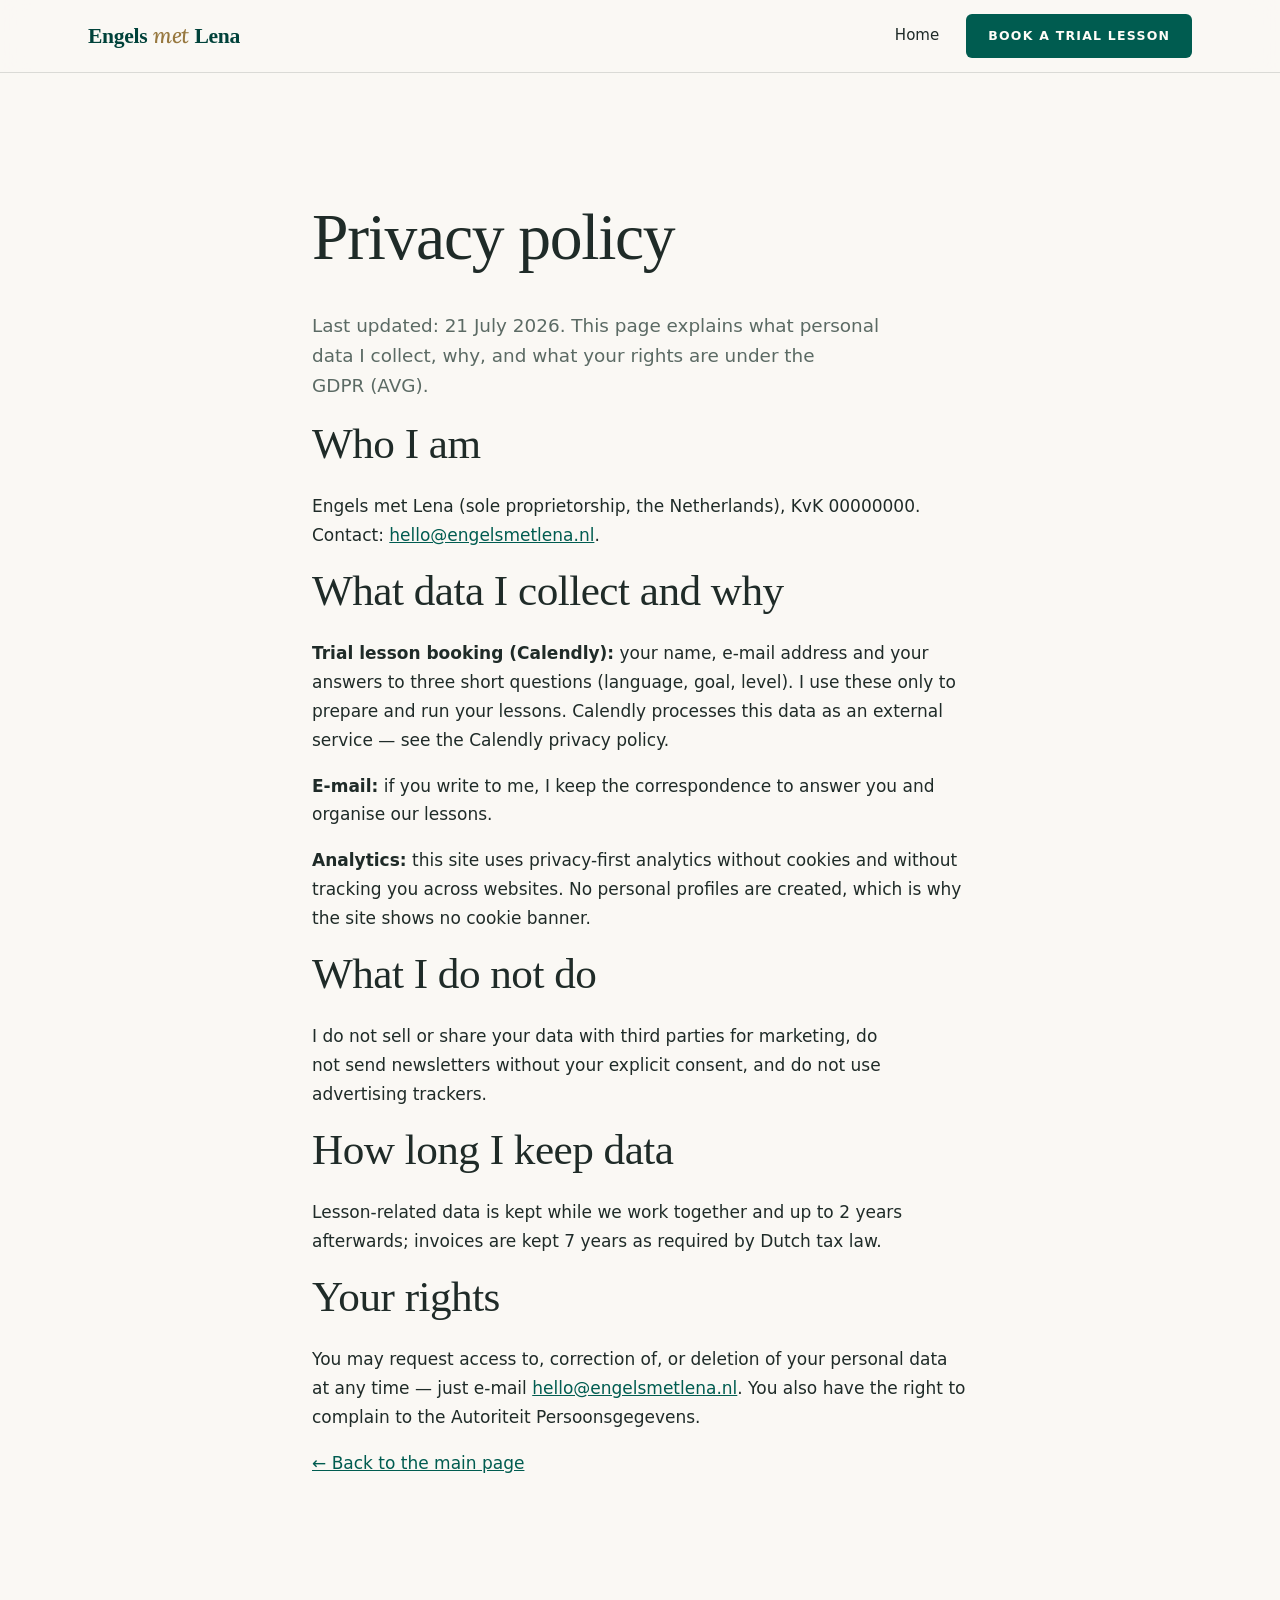
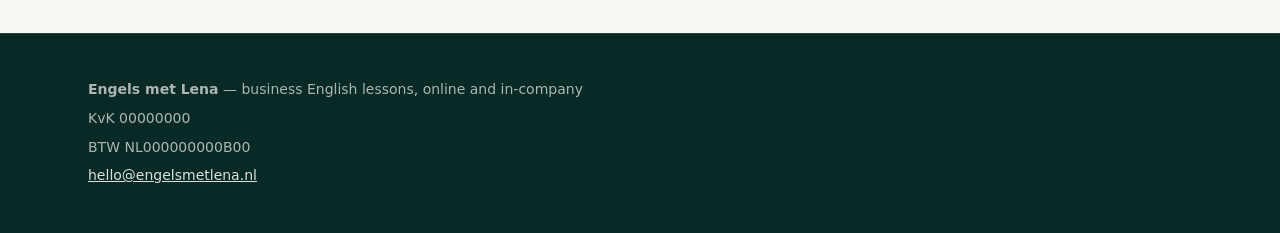
==== privacy.html @ e13f2d49 "D - Babel style prototype (synthetic data, noindex)" ====
<!DOCTYPE html>
<html lang="en">
<head>
  <meta charset="utf-8">
  <meta name="viewport" content="width=device-width, initial-scale=1">
  <meta name="robots" content="noindex, nofollow">
  <title>Privacy Policy | Engels met Lena</title>
  <meta name="description" content="Privacy policy of Engels met Lena — what personal data is collected, why, and your rights under the GDPR (AVG).">
  <meta name="robots" content="noindex, follow">
  <link rel="icon" href="assets/img/favicon.svg" type="image/svg+xml">
  <link rel="preload" href="assets/fonts/lora-latin.woff2" as="font" type="font/woff2" crossorigin>
  <link rel="stylesheet" href="assets/css/main.css">
</head>
<body>
  <header class="site-header">
    <div class="container site-header__inner">
      <a class="logo" href="./">Engels <em>met</em> Lena</a>
      <nav class="site-nav" aria-label="Main">
        <a href="./">Home</a>
        <a class="btn btn--primary" href="https://calendly.com/lena-placeholder/trial" data-synthetic="calendly">Book a trial lesson</a>
      </nav>
    </div>
  </header>

  <main class="section">
    <div class="container" style="max-width: 46rem;">
      <h1>Privacy policy</h1>
      <p class="section-lead">Last updated: <span data-synthetic="privacy-date">21 July 2026</span>. This page explains what personal data I collect, why, and what your rights are under the GDPR (AVG).</p>

      <h2>Who I am</h2>
      <p><span data-synthetic="legal-name">Engels met Lena (sole proprietorship, the Netherlands)</span>, <span data-synthetic="kvk">KvK 00000000</span>. Contact: <a href="mailto:hello@engelsmetlena.nl" data-synthetic="email">hello@engelsmetlena.nl</a>.</p>

      <h2>What data I collect and why</h2>
      <p><strong>Trial lesson booking (Calendly):</strong> your name, e-mail address and your answers to three short questions (language, goal, level). I use these only to prepare and run your lessons. Calendly processes this data as an external service — see the Calendly privacy policy.</p>
      <p><strong>E-mail:</strong> if you write to me, I keep the correspondence to answer you and organise our lessons.</p>
      <p><strong>Analytics:</strong> this site uses privacy-first analytics without cookies and without tracking you across websites. No personal profiles are created, which is why the site shows no cookie banner.</p>

      <h2>What I do not do</h2>
      <p>I do not sell or share your data with third parties for marketing, do not send newsletters without your explicit consent, and do not use advertising trackers.</p>

      <h2>How long I keep data</h2>
      <p>Lesson-related data is kept while we work together and up to <span data-synthetic="retention">2 years</span> afterwards; invoices are kept 7 years as required by Dutch tax law.</p>

      <h2>Your rights</h2>
      <p>You may request access to, correction of, or deletion of your personal data at any time — just e-mail <a href="mailto:hello@engelsmetlena.nl" data-synthetic="email">hello@engelsmetlena.nl</a>. You also have the right to complain to the Autoriteit Persoonsgegevens.</p>

      <p><a href="./">&larr; Back to the main page</a></p>
    </div>
  </main>

  <footer class="site-footer">
    <div class="container site-footer__grid">
      <div class="site-footer__legal">
        <span><strong>Engels met Lena</strong> — business English lessons, online and in-company</span>
        <span data-synthetic="kvk">KvK 00000000</span>
        <span data-synthetic="btw">BTW NL000000000B00</span>
        <span><a href="mailto:hello@engelsmetlena.nl" data-synthetic="email">hello@engelsmetlena.nl</a></span>
      </div>
    </div>
  </footer>
</body>
</html>
---- assets/css/main.css ----
/* ============================================================
   «… met Lena» — design system v3 (variant B: quiet luxury)
   Porcelain + deep green + brass; hairlines over shadows;
   gallery-minimal, mobile-first
   ============================================================ */

/* ---- Fonts (self-hosted, variable Lora 400–700) ---- */
@font-face {
  font-family: "Lora";
  font-style: normal;
  font-weight: 400 700;
  font-display: swap;
  src: url("../fonts/lora-latin.woff2") format("woff2");
  unicode-range: U+0000-00FF, U+0131, U+0152-0153, U+02BB-02BC, U+02C6, U+02DA,
    U+02DC, U+2000-206F, U+20AC, U+2122, U+2212, U+FEFF, U+FFFD;
}
@font-face {
  font-family: "Lora";
  font-style: normal;
  font-weight: 400 700;
  font-display: swap;
  src: url("../fonts/lora-cyrillic.woff2") format("woff2");
  unicode-range: U+0301, U+0400-045F, U+0490-0491, U+04B0-04B1, U+2116;
}
@font-face {
  font-family: "Lora";
  font-style: italic;
  font-weight: 400 700;
  font-display: swap;
  src: url("../fonts/lora-italic-latin.woff2") format("woff2");
  unicode-range: U+0000-00FF, U+0131, U+0152-0153, U+02BB-02BC, U+02C6, U+02DA,
    U+02DC, U+2000-206F, U+20AC, U+2122, U+2212, U+FEFF, U+FFFD;
}
@font-face {
  font-family: "Lora";
  font-style: italic;
  font-weight: 400 700;
  font-display: swap;
  src: url("../fonts/lora-italic-cyrillic.woff2") format("woff2");
  unicode-range: U+0301, U+0400-045F, U+0490-0491, U+04B0-04B1, U+2116;
}

/* ---- Tokens ---- */
:root {
  --green: #005c50;
  --green-dark: #00423a;
  --green-deep: #072a26;
  --green-tint: #ebefe9;
  --green-mist: #8fbfae;
  --cream: #faf8f4;
  --cream-soft: #ffffff;
  --beige: #f2eee5;
  --sand: #e4ddcc;
  --brass: #97783f;
  --ink: #1f2b28;
  --muted: #5b6a64;
  --hairline: rgba(31, 43, 40, 0.14);
  --white: #fffdf8;

  --font-display: "Lora", Georgia, "Times New Roman", serif;
  --font-body: system-ui, -apple-system, "Segoe UI", Roboto, "Helvetica Neue",
    Arial, sans-serif;

  --radius-s: 6px;
  --radius-m: 10px;
  --radius-l: 14px;
  --shadow-soft: 0 1px 2px rgba(31, 43, 40, 0.04), 0 10px 30px -14px rgba(31, 43, 40, 0.1);
  --shadow-deep: 0 2px 8px rgba(31, 43, 40, 0.08), 0 24px 60px -24px rgba(31, 43, 40, 0.22);

  --container: 74rem;
  --space-section: clamp(4.5rem, 10vw, 8.5rem);

  --z-header: 40;
}

/* ---- Reset & base ---- */
*,
*::before,
*::after {
  box-sizing: border-box;
}
html {
  scroll-behavior: smooth;
  scroll-padding-top: 5.5rem;
}
@media (prefers-reduced-motion: reduce) {
  html {
    scroll-behavior: auto;
  }
  *,
  *::before,
  *::after {
    animation: none !important;
    transition: none !important;
  }
}
body {
  margin: 0;
  font-family: var(--font-body);
  font-size: 1.0625rem;
  line-height: 1.7;
  color: var(--ink);
  background: var(--cream);
  -webkit-font-smoothing: antialiased;
  text-rendering: optimizeLegibility;
}
img,
svg {
  max-width: 100%;
  height: auto;
  display: block;
}
h1,
h2,
h3 {
  font-family: var(--font-display);
  font-weight: 500;
  line-height: 1.12;
  margin: 0 0 0.55em;
  text-wrap: balance;
}
h1 {
  font-size: clamp(2.5rem, 6.2vw, 4.1rem);
  letter-spacing: -0.02em;
}
h2 {
  font-size: clamp(1.8rem, 4vw, 2.7rem);
  letter-spacing: -0.012em;
}
h3 {
  font-size: 1.3rem;
  letter-spacing: -0.005em;
}
h1 em,
h2 em {
  font-style: italic;
  font-weight: 440;
  color: inherit;
}
p {
  margin: 0 0 1em;
  text-wrap: pretty;
}
a {
  color: var(--green);
}
a:focus-visible,
button:focus-visible,
summary:focus-visible {
  outline: 2px solid var(--green);
  outline-offset: 3px;
  border-radius: 4px;
}
::selection {
  background: var(--green-tint);
}

.container {
  max-width: var(--container);
  margin-inline: auto;
  padding-inline: clamp(1.25rem, 4vw, 2.5rem);
}
.section {
  padding-block: var(--space-section) calc(var(--space-section) * 1.08);
}
.section--beige {
  background: var(--beige);
}
.section--green {
  background: var(--green-deep);
  color: var(--cream);
}

/* kicker — small caps, tracked out, brass */
.section-kicker {
  display: inline-block;
  font-size: 0.78rem;
  font-weight: 600;
  letter-spacing: 0.2em;
  text-transform: uppercase;
  color: var(--brass);
  margin-bottom: 1.1rem;
}
.section-lead {
  font-size: 1.15rem;
  line-height: 1.65;
  color: var(--muted);
  max-width: 36rem;
}
.section--green .section-lead {
  color: rgba(250, 248, 244, 0.75);
}

/* ---- Buttons — rectangular, tracked, restrained ---- */
.btn {
  display: inline-flex;
  align-items: center;
  justify-content: center;
  gap: 0.55rem;
  min-height: 3.4rem;
  padding: 0.95rem 1.9rem;
  border-radius: var(--radius-s);
  border: 1px solid transparent;
  font: 600 0.86rem/1.2 var(--font-body);
  letter-spacing: 0.1em;
  text-transform: uppercase;
  text-decoration: none;
  cursor: pointer;
  transition: background-color 0.25s ease, color 0.25s ease,
    border-color 0.25s ease, box-shadow 0.25s ease;
}
.btn svg {
  width: 1.2em;
  height: 1.2em;
  flex: none;
}
.btn--primary {
  background: var(--green);
  color: var(--white);
}
.btn--primary:hover {
  background: var(--green-dark);
}
.btn--ghost {
  background: transparent;
  color: var(--green-dark);
  border-color: rgba(31, 43, 40, 0.25);
}
.btn--ghost:hover {
  border-color: var(--green);
  color: var(--green);
  background: rgba(0, 92, 80, 0.05);
}
.btn--light {
  background: var(--cream);
  color: var(--green-deep);
}
.btn--light:hover {
  background: var(--white);
}

/* ---- Header ---- */
.site-header {
  position: sticky;
  top: 0;
  z-index: var(--z-header);
  background: color-mix(in srgb, var(--cream) 88%, transparent);
  backdrop-filter: blur(14px);
  border-bottom: 1px solid var(--hairline);
}
.site-header__inner {
  display: flex;
  align-items: center;
  gap: 1.1rem;
  min-height: 4.5rem;
}
.logo {
  display: inline-flex;
  align-items: baseline;
  gap: 0.35rem;
  font-family: var(--font-display);
  font-size: 1.35rem;
  font-weight: 600;
  color: var(--green-dark);
  text-decoration: none;
  letter-spacing: -0.015em;
}
.logo em {
  font-style: italic;
  font-weight: 480;
  color: var(--brass);
}
.site-nav {
  display: none;
  margin-left: auto;
  align-items: center;
  gap: 1.7rem;
}
.site-nav a:not(.btn) {
  position: relative;
  font-size: 0.94rem;
  font-weight: 500;
  color: var(--ink);
  text-decoration: none;
  padding-block: 0.3rem;
}
.site-nav a:not(.btn)::after {
  content: "";
  position: absolute;
  left: 0;
  bottom: 0;
  width: 100%;
  height: 1px;
  background: var(--green);
  transform: scaleX(0);
  transform-origin: right;
  transition: transform 0.3s ease;
}
.site-nav a:not(.btn):hover::after {
  transform: scaleX(1);
  transform-origin: left;
}
.site-nav .btn {
  min-height: 2.8rem;
  padding: 0.6rem 1.3rem;
  font-size: 0.78rem;
}
.lang-switch {
  display: flex;
  gap: 0.1rem;
  margin-left: auto;
  padding: 0.18rem;
  border: 1px solid var(--hairline);
  border-radius: var(--radius-s);
  font-size: 0.78rem;
  font-weight: 600;
  letter-spacing: 0.04em;
}
.lang-switch a,
.lang-switch span {
  padding: 0.28rem 0.62rem;
  border-radius: 4px;
  text-decoration: none;
  color: var(--muted);
}
.lang-switch [aria-current="page"] {
  background: var(--green);
  color: var(--white);
}
.nav-toggle {
  display: inline-flex;
  align-items: center;
  justify-content: center;
  width: 2.75rem;
  height: 2.75rem;
  border: 0;
  border-radius: var(--radius-s);
  background: transparent;
  color: var(--ink);
  cursor: pointer;
}
.nav-toggle svg {
  width: 1.5rem;
  height: 1.5rem;
}
.mobile-menu {
  display: none;
  border-top: 1px solid var(--hairline);
  padding: 1rem 0 1.5rem;
}
.mobile-menu.is-open {
  display: block;
}
.mobile-menu a {
  display: block;
  padding: 0.7rem 0;
  font-size: 1.08rem;
  font-weight: 500;
  color: var(--ink);
  text-decoration: none;
}
.mobile-menu .btn {
  display: inline-flex;
  margin-top: 0.6rem;
  color: var(--white);
}
@media (min-width: 56rem) {
  .site-nav {
    display: flex;
  }
  .lang-switch {
    margin-left: 0;
  }
  .nav-toggle {
    display: none;
  }
}

/* ---- Hero — framed rectangular portrait, nothing tilted ---- */
.hero {
  position: relative;
  padding-block: clamp(3.5rem, 8vw, 7rem) clamp(4rem, 9vw, 7.5rem);
  overflow: clip;
}
.hero__grid {
  position: relative;
  display: grid;
  gap: 3rem;
  align-items: center;
}
.hero__eyebrow {
  display: inline-flex;
  align-items: center;
  gap: 0.55rem;
  font-size: 0.75rem;
  font-weight: 500;
  letter-spacing: 0.06em;
  text-transform: uppercase;
  color: var(--muted);
  background: transparent;
  border: 1px solid var(--hairline);
  border-radius: var(--radius-s);
  padding: 0.42rem 1.05rem;
  margin-bottom: 1.6rem;
}
.hero__eyebrow svg {
  width: 1.1em;
  height: 1.1em;
}
.hero p.hero__sub {
  font-size: clamp(1.12rem, 2.2vw, 1.28rem);
  line-height: 1.65;
  color: var(--muted);
  max-width: 33rem;
  margin-block: 0 2.2rem;
}
.hero__cta {
  display: flex;
  flex-wrap: wrap;
  gap: 0.9rem;
  align-items: center;
}
.hero__note {
  font-size: 0.9rem;
  color: var(--muted);
  margin-top: 1.1rem;
}
.hero__media {
  position: relative;
  max-width: 26rem;
  justify-self: center;
  width: 100%;
  padding: 0.9rem;
  border: 1px solid var(--hairline);
  border-radius: var(--radius-l);
  background: var(--cream-soft);
}
.hero__photo {
  border-radius: var(--radius-m);
  border: 1px solid var(--hairline);
  width: 100%;
  aspect-ratio: 4 / 5;
  object-fit: cover;
  background: var(--sand);
}
.hero__badge {
  position: absolute;
  left: 1.5rem;
  bottom: 2rem;
  display: flex;
  align-items: center;
  gap: 0.6rem;
  background: var(--white);
  border: 1px solid var(--hairline);
  border-radius: var(--radius-s);
  box-shadow: var(--shadow-soft);
  padding: 0.75rem 1.1rem;
  font-size: 0.875rem;
  font-weight: 600;
}
.hero__badge svg {
  width: 1.35rem;
  height: 1.35rem;
  color: var(--green);
  flex: none;
}
@media (min-width: 56rem) {
  .hero__grid {
    grid-template-columns: 1.12fr 0.88fr;
    gap: 4.5rem;
  }
  .hero__media {
    justify-self: end;
  }
}

/* ---- Facts strip — quiet hairline band ---- */
.facts {
  border-block: 1px solid var(--hairline);
  background: transparent;
  padding-block: 1.5rem;
}
.facts__list {
  list-style: none;
  margin: 0;
  padding: 0;
  display: grid;
  grid-template-columns: repeat(2, 1fr);
  gap: 1.1rem 2rem;
}
.facts__list li {
  display: flex;
  align-items: center;
  gap: 0.7rem;
  font-size: 0.82rem;
  font-weight: 600;
  letter-spacing: 0.07em;
  text-transform: uppercase;
  color: var(--muted);
}
.facts__list svg {
  width: 1.2rem;
  height: 1.2rem;
  color: var(--green);
  flex: none;
}
@media (min-width: 56rem) {
  .facts__list {
    grid-template-columns: repeat(4, auto);
    justify-content: space-between;
  }
}

/* ---- About ---- */
.about__grid {
  display: grid;
  gap: 3rem;
  align-items: center;
}
.about__photo {
  border-radius: var(--radius-m);
  border: 1px solid var(--hairline);
  width: 100%;
  aspect-ratio: 1;
  object-fit: cover;
  background: var(--sand);
}
.about__stats {
  display: flex;
  flex-wrap: wrap;
  gap: 2.2rem;
  margin-top: 2.2rem;
  padding-top: 1.6rem;
  border-top: 1px solid var(--hairline);
}
.stat strong {
  display: block;
  font-family: var(--font-display);
  font-size: 2rem;
  font-weight: 500;
  letter-spacing: -0.02em;
  color: var(--green);
  font-variant-numeric: tabular-nums;
}
.stat span {
  font-size: 0.85rem;
  color: var(--muted);
}
@media (min-width: 56rem) {
  .about__grid {
    grid-template-columns: 0.78fr 1.22fr;
    gap: 5rem;
  }
}

/* ---- Segments — bento grid, equal white voice ---- */
.cards {
  display: grid;
  gap: 1.25rem;
  margin-top: 3rem;
}
.card {
  background: var(--cream-soft);
  border: 1px solid var(--hairline);
  border-radius: var(--radius-m);
  padding: 2rem 1.9rem;
  display: flex;
  flex-direction: column;
  gap: 0.4rem;
  transition: box-shadow 0.3s ease;
}
.card:hover {
  box-shadow: var(--shadow-soft);
}
.card--feature h3 {
  font-size: 1.3rem;
}
.card__icon {
  width: 2.9rem;
  height: 2.9rem;
  border-radius: var(--radius-s);
  display: grid;
  place-items: center;
  background: var(--green-tint);
  color: var(--green);
  margin-bottom: 1rem;
}
.card__icon svg {
  width: 1.45rem;
  height: 1.45rem;
}
.card p {
  color: var(--muted);
  font-size: 0.975rem;
  margin: 0;
}
@media (min-width: 56rem) {
  .cards {
    grid-template-columns: 1.15fr 1fr;
    grid-template-rows: repeat(2, minmax(0, 1fr));
  }
  .card--feature {
    grid-row: span 2;
  }
}

/* ---- Method / steps — quiet numerals over hairlines ---- */
.steps {
  counter-reset: step;
  display: grid;
  gap: 2.5rem;
  margin-top: 3rem;
}
.step {
  position: relative;
  padding-top: 1.4rem;
  border-top: 1px solid var(--hairline);
}
.step::before {
  counter-increment: step;
  content: "0" counter(step);
  display: block;
  font-size: 0.8rem;
  font-weight: 600;
  letter-spacing: 0.18em;
  color: var(--muted);
  margin-bottom: 0.9rem;
  font-variant-numeric: tabular-nums;
}
.step h3 {
  margin-bottom: 0.45em;
}
.step p {
  color: var(--muted);
  font-size: 0.975rem;
  margin: 0;
}
.method-note {
  display: flex;
  gap: 0.85rem;
  align-items: flex-start;
  background: var(--green-tint);
  border-radius: var(--radius-m);
  padding: 1.3rem 1.5rem;
  margin-top: 2.8rem;
  font-size: 0.965rem;
  max-width: 46rem;
}
.method-note svg {
  width: 1.35rem;
  height: 1.35rem;
  color: var(--green);
  flex: none;
  margin-top: 0.18rem;
}
@media (min-width: 56rem) {
  .steps {
    grid-template-columns: repeat(3, 1fr);
    gap: 2.5rem;
  }
}

/* ---- Pricing — popular is outlined, not filled ---- */
.pricing {
  display: grid;
  gap: 1.25rem;
  margin-top: 3rem;
}
.price-card {
  position: relative;
  background: var(--cream-soft);
  border: 1px solid var(--hairline);
  border-radius: var(--radius-m);
  padding: 2.1rem 1.9rem;
  display: flex;
  flex-direction: column;
  transition: box-shadow 0.3s ease;
}
.price-card:hover {
  box-shadow: var(--shadow-soft);
}
.price-card--popular {
  border: 2px solid var(--green);
  box-shadow: var(--shadow-deep);
}
.price-card__flag {
  position: absolute;
  top: -0.85rem;
  left: 1.9rem;
  background: var(--green);
  color: var(--white);
  font-size: 0.72rem;
  font-weight: 700;
  letter-spacing: 0.1em;
  text-transform: uppercase;
  padding: 0.32rem 0.85rem;
  border-radius: 3px;
  white-space: nowrap;
}
.price-card h3 {
  font-size: 1.12rem;
  margin-bottom: 1.1rem;
}
.price-card__amount {
  font-family: var(--font-display);
  font-size: 2.9rem;
  font-weight: 500;
  letter-spacing: -0.02em;
  line-height: 1;
  color: var(--green-dark);
  font-variant-numeric: tabular-nums;
  margin-bottom: 0.35rem;
}
.price-card__rate {
  font-size: 0.9rem;
  color: var(--muted);
  margin-bottom: 1.5rem;
  min-height: 1.5em;
}
.price-card ul {
  list-style: none;
  margin: 0 0 1.8rem;
  padding: 1.3rem 0 0;
  border-top: 1px solid var(--hairline);
  display: grid;
  gap: 0.6rem;
  font-size: 0.95rem;
}
.price-card li {
  display: flex;
  gap: 0.6rem;
  align-items: flex-start;
}
.price-card li svg {
  width: 1.1rem;
  height: 1.1rem;
  color: var(--green);
  flex: none;
  margin-top: 0.22rem;
}
.price-card .btn {
  margin-top: auto;
}
.pricing-note {
  margin-top: 2rem;
  font-size: 0.9rem;
  color: var(--muted);
  text-align: center;
}
@media (min-width: 56rem) {
  .pricing {
    grid-template-columns: repeat(3, 1fr);
    align-items: stretch;
  }
}

/* ---- Testimonials — featured quote + two supporting ---- */
.reviews {
  display: grid;
  gap: 1.25rem;
  margin-top: 3rem;
}
.review {
  background: var(--cream-soft);
  border: 1px solid var(--hairline);
  border-radius: var(--radius-m);
  padding: 2rem 1.9rem;
  display: flex;
  flex-direction: column;
  gap: 1.3rem;
}
.review--featured {
  padding: 2.5rem 2.3rem;
}
.review blockquote {
  margin: 0;
  font-family: var(--font-display);
  font-style: italic;
  font-weight: 460;
  font-size: 1.08rem;
  line-height: 1.55;
  color: var(--ink);
}
.review--featured blockquote {
  font-size: clamp(1.25rem, 2vw, 1.5rem);
  line-height: 1.45;
  letter-spacing: -0.005em;
}
.review blockquote::before {
  content: "“";
  display: block;
  font-size: 2.6em;
  line-height: 0.6;
  color: var(--brass);
  margin-bottom: 0.35em;
}
.review footer {
  display: flex;
  align-items: center;
  gap: 0.9rem;
  margin-top: auto;
}
.review__avatar {
  width: 2.8rem;
  height: 2.8rem;
  border-radius: var(--radius-s);
  display: grid;
  place-items: center;
  background: var(--green);
  color: var(--white);
  font-weight: 700;
  font-size: 1rem;
  flex: none;
}
.review__avatar--alt {
  background: var(--brass);
}
.review__avatar--sand {
  background: #8a6d3d;
}
.review footer strong {
  display: block;
  font-size: 0.965rem;
}
.review footer span {
  font-size: 0.85rem;
  color: var(--muted);
}
@media (min-width: 56rem) {
  .reviews {
    grid-template-columns: 1.35fr 1fr;
    grid-template-rows: repeat(2, minmax(0, 1fr));
  }
  .review--featured {
    grid-row: span 2;
  }
}

/* ---- Guarantee — light, framed ---- */
.guarantee {
  display: grid;
  gap: 2rem;
  align-items: center;
  background: var(--cream-soft);
  border: 1px solid var(--hairline);
  border-radius: var(--radius-l);
  padding: clamp(2.2rem, 5vw, 3.8rem);
}
.guarantee__icon {
  width: 4rem;
  height: 4rem;
  border-radius: 50%;
  display: grid;
  place-items: center;
  background: var(--green-tint);
  color: var(--green);
}
.guarantee__icon svg {
  width: 2rem;
  height: 2rem;
}
.guarantee p {
  color: var(--muted);
  margin: 0;
  max-width: 44rem;
}
.guarantee p strong {
  color: var(--green-dark);
}
@media (min-width: 56rem) {
  .guarantee {
    grid-template-columns: auto 1fr;
    gap: 2.8rem;
  }
}

/* ---- FAQ — hairline editorial list ---- */
.faq {
  max-width: 46rem;
  margin-top: 2.6rem;
  border-top: 1px solid var(--hairline);
}
.faq details {
  border-bottom: 1px solid var(--hairline);
}
.faq summary {
  list-style: none;
  display: flex;
  align-items: center;
  justify-content: space-between;
  gap: 1rem;
  cursor: pointer;
  padding: 1.35rem 0.2rem;
}
.faq summary:hover h3 {
  color: var(--green);
}
.faq summary::-webkit-details-marker {
  display: none;
}
.faq summary h3 {
  font-size: 1.12rem;
  margin: 0;
  transition: color 0.2s ease;
}
.faq summary svg {
  width: 1.2rem;
  height: 1.2rem;
  color: var(--green);
  flex: none;
  transition: transform 0.25s ease;
}
.faq details[open] summary svg {
  transform: rotate(45deg);
}
.faq details > div {
  padding: 0 0.2rem 1.5rem;
  color: var(--muted);
  font-size: 0.985rem;
  max-width: 40rem;
}
.faq details > div p {
  margin: 0;
}

/* ---- Final CTA — the single committed dark zone ---- */
.cta-final {
  text-align: center;
}
.cta-final h2 {
  color: var(--cream);
  font-weight: 480;
  font-size: clamp(2rem, 4.6vw, 3.1rem);
}
.cta-final .section-lead {
  margin-inline: auto;
}
.cta-final .btn {
  margin-top: 2rem;
}
.cta-final__reply {
  display: flex;
  align-items: center;
  justify-content: center;
  gap: 0.5rem;
  margin-top: 1.4rem;
  font-size: 0.9rem;
  color: rgba(250, 248, 244, 0.7);
}
.cta-final__reply svg {
  width: 1.05rem;
  height: 1.05rem;
}

/* ---- Footer ---- */
.site-footer {
  background: var(--green-deep);
  color: rgba(250, 248, 244, 0.68);
  padding-block: 2.8rem;
  font-size: 0.875rem;
  border-top: 1px solid rgba(250, 248, 244, 0.12);
}
.site-footer a {
  color: rgba(250, 248, 244, 0.88);
}
.site-footer__grid {
  display: grid;
  gap: 1.6rem;
}
.site-footer__legal {
  display: grid;
  gap: 0.3rem;
}
.site-footer .lang-switch {
  margin: 0;
  border-color: rgba(250, 248, 244, 0.22);
  width: fit-content;
}
.site-footer .lang-switch a,
.site-footer .lang-switch span {
  color: rgba(250, 248, 244, 0.72);
}
.site-footer .lang-switch [aria-current="page"] {
  background: var(--cream);
  color: var(--green-deep);
}
@media (min-width: 56rem) {
  .site-footer__grid {
    grid-template-columns: 1fr auto;
    align-items: start;
  }
}

/* ---- Reveal animation (JS-gated; no-JS keeps content visible) ---- */
@media (prefers-reduced-motion: no-preference) {
  html.js .reveal {
    opacity: 0;
    translate: 0 22px;
    transition: opacity 0.65s ease, translate 0.65s cubic-bezier(0.22, 1, 0.36, 1);
  }
  html.js .reveal.is-visible {
    opacity: 1;
    translate: 0 0;
  }
}
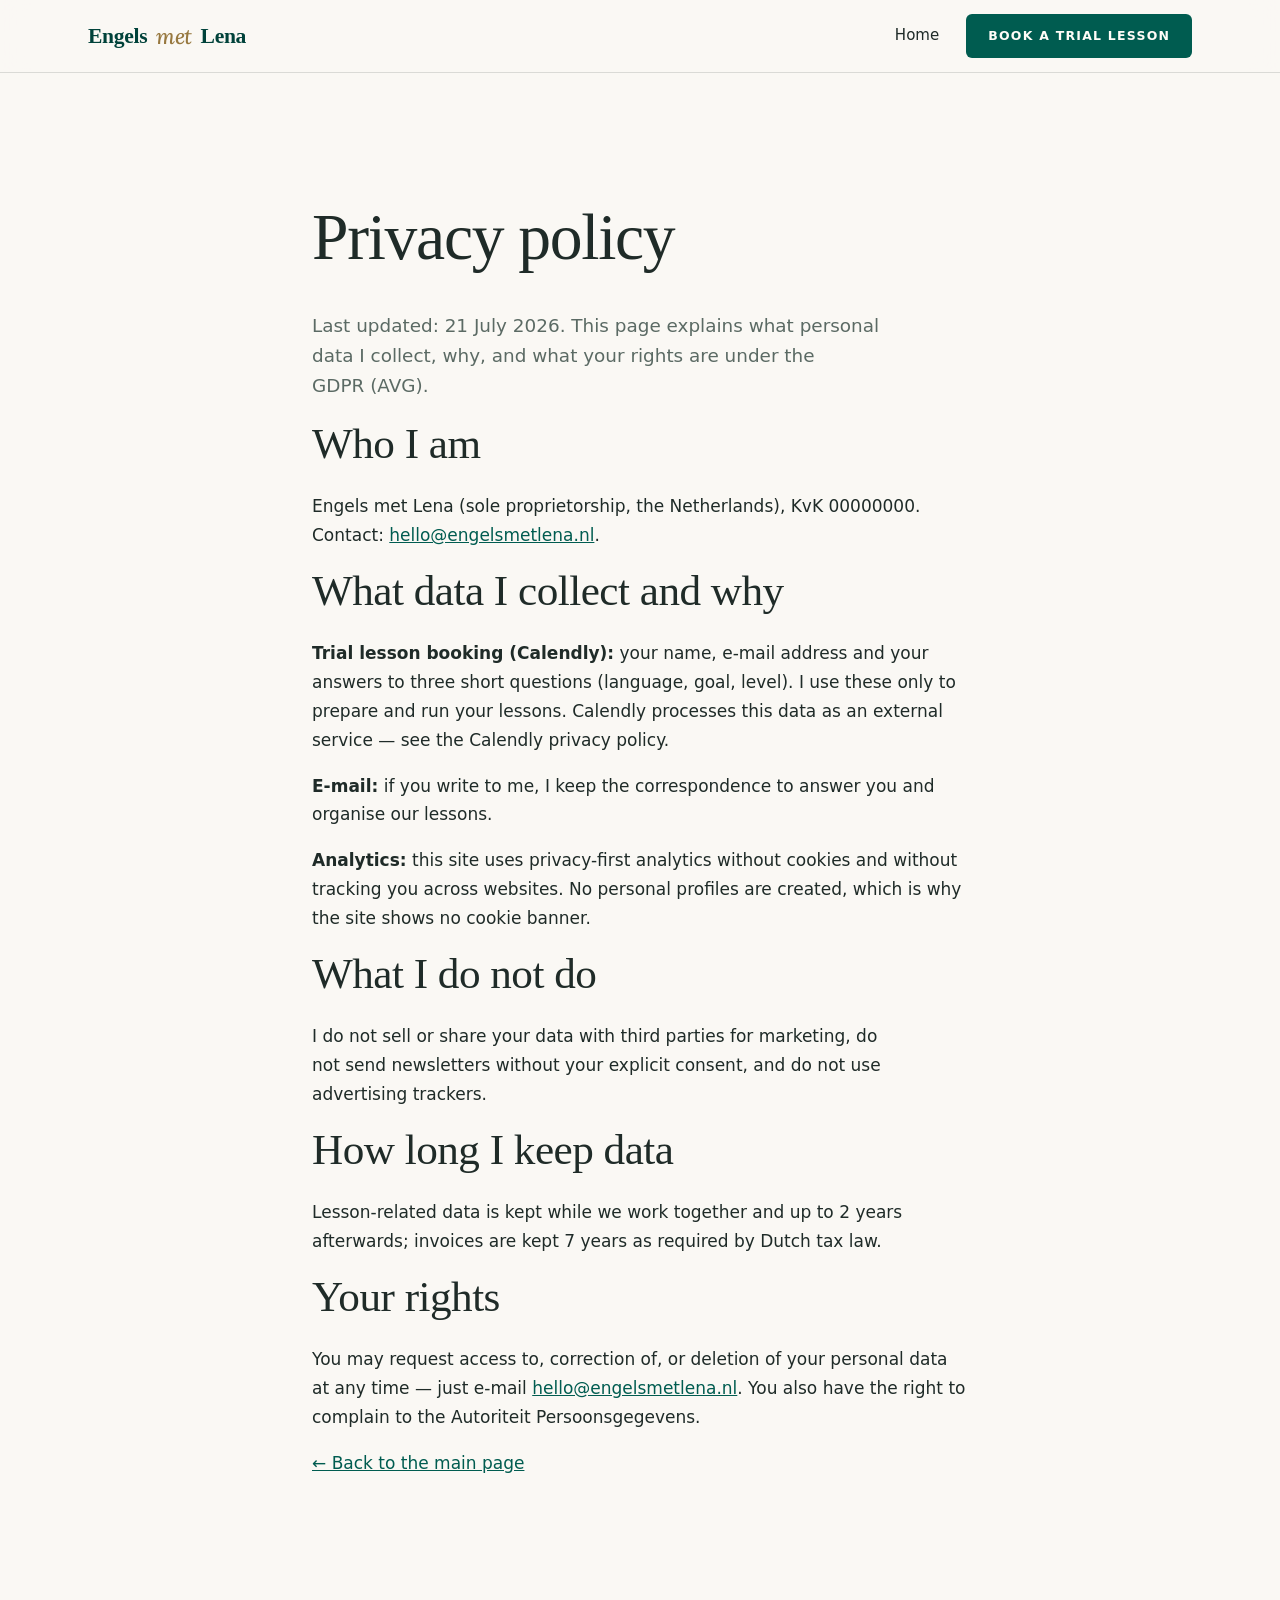
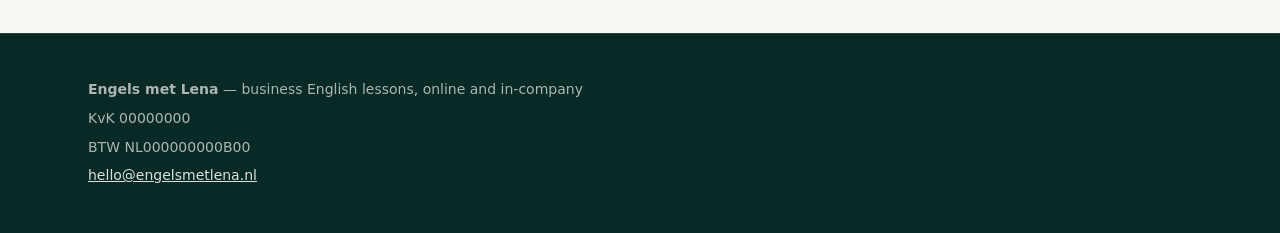
==== commit 97ebaaf7: "Mobile pass + production build - WCAG AA contrast (a11y 100), tap targets >= 44px, safe-area insets " ====
--- a/privacy.html
+++ b/privacy.html
@@ -9,7 +9,7 @@
   <meta name="robots" content="noindex, follow">
   <link rel="icon" href="assets/img/favicon.svg" type="image/svg+xml">
   <link rel="preload" href="assets/fonts/lora-latin.woff2" as="font" type="font/woff2" crossorigin>
-  <link rel="stylesheet" href="assets/css/main.css">
+  <link rel="stylesheet" href="assets/css/main.min.css">
 </head>
 <body>
   <header class="site-header">
--- a/assets/css/main.min.css
+++ b/assets/css/main.min.css
@@ -0,0 +1 @@
+@font-face{font-family:Lora;font-style:normal;font-weight:400 700;font-display:swap;src:url(../fonts/lora-latin.woff2) format("woff2");unicode-range:U+0000-00FF,U+0131,U+0152-0153,U+02BB-02BC,U+02C6,U+02DA,U+02DC,U+2000-206F,U+20AC,U+2122,U+2212,U+FEFF,U+FFFD}@font-face{font-family:Lora;font-style:normal;font-weight:400 700;font-display:swap;src:url(../fonts/lora-cyrillic.woff2) format("woff2");unicode-range:U+0301,U+0400-045F,U+0490-0491,U+04B0-04B1,U+2116}@font-face{font-family:Lora;font-style:italic;font-weight:400 700;font-display:swap;src:url(../fonts/lora-italic-latin.woff2) format("woff2");unicode-range:U+0000-00FF,U+0131,U+0152-0153,U+02BB-02BC,U+02C6,U+02DA,U+02DC,U+2000-206F,U+20AC,U+2122,U+2212,U+FEFF,U+FFFD}@font-face{font-family:Lora;font-style:italic;font-weight:400 700;font-display:swap;src:url(../fonts/lora-italic-cyrillic.woff2) format("woff2");unicode-range:U+0301,U+0400-045F,U+0490-0491,U+04B0-04B1,U+2116}:root{--green: #005c50;--green-dark: #00423a;--green-deep: #072a26;--green-tint: #ebefe9;--green-mist: #8fbfae;--cream: #faf8f4;--cream-soft: #ffffff;--beige: #f2eee5;--sand: #e4ddcc;--brass: #97783f;--ink: #1f2b28;--muted: #5b6a64;--hairline: rgba(31, 43, 40, .14);--white: #fffdf8;--font-display: "Lora", Georgia, "Times New Roman", serif;--font-body: system-ui, -apple-system, "Segoe UI", Roboto, "Helvetica Neue", Arial, sans-serif;--radius-s: 6px;--radius-m: 10px;--radius-l: 14px;--shadow-soft: 0 1px 2px rgba(31, 43, 40, .04), 0 10px 30px -14px rgba(31, 43, 40, .1);--shadow-deep: 0 2px 8px rgba(31, 43, 40, .08), 0 24px 60px -24px rgba(31, 43, 40, .22);--container: 74rem;--space-section: clamp(4.5rem, 10vw, 8.5rem);--z-header: 40}*,*:before,*:after{box-sizing:border-box}html{scroll-behavior:smooth;scroll-padding-top:5.5rem}@media(prefers-reduced-motion:reduce){html{scroll-behavior:auto}*,*:before,*:after{animation:none!important;transition:none!important}}body{margin:0;font-family:var(--font-body);font-size:1.0625rem;line-height:1.7;color:var(--ink);background:var(--cream);-webkit-font-smoothing:antialiased;text-rendering:optimizeLegibility}img,svg{max-width:100%;height:auto;display:block}h1,h2,h3{font-family:var(--font-display);font-weight:500;line-height:1.12;margin:0 0 .55em;text-wrap:balance}h1{font-size:clamp(2.5rem,6.2vw,4.1rem);letter-spacing:-.02em}h2{font-size:clamp(1.8rem,4vw,2.7rem);letter-spacing:-.012em}h3{font-size:1.3rem;letter-spacing:-.005em}h1 em,h2 em{font-style:italic;font-weight:440;color:inherit}p{margin:0 0 1em;text-wrap:pretty}a{color:var(--green)}a:focus-visible,button:focus-visible,summary:focus-visible{outline:2px solid var(--green);outline-offset:3px;border-radius:4px}::selection{background:var(--green-tint)}.container{max-width:var(--container);margin-inline:auto;padding-inline:clamp(1.25rem,4vw,2.5rem)}.section{padding-block:var(--space-section) calc(var(--space-section) * 1.08)}.section--beige{background:var(--beige)}.section--green{background:var(--green-deep);color:var(--cream)}.section-kicker{display:inline-block;font-size:.78rem;font-weight:600;letter-spacing:.2em;text-transform:uppercase;color:var(--brass);margin-bottom:1.1rem}.section-lead{font-size:1.15rem;line-height:1.65;color:var(--muted);max-width:36rem}.section--green .section-lead{color:#faf8f4bf}.btn{display:inline-flex;align-items:center;justify-content:center;gap:.55rem;min-height:3.4rem;padding:.95rem 1.9rem;border-radius:var(--radius-s);border:1px solid transparent;font:600 .86rem/1.2 var(--font-body);letter-spacing:.1em;text-transform:uppercase;text-decoration:none;cursor:pointer;transition:background-color .25s ease,color .25s ease,border-color .25s ease,box-shadow .25s ease}.btn svg{width:1.2em;height:1.2em;flex:none}.btn--primary{background:var(--green);color:var(--white)}.btn--primary:hover{background:var(--green-dark)}.btn--ghost{background:transparent;color:var(--green-dark);border-color:#1f2b2840}.btn--ghost:hover{border-color:var(--green);color:var(--green);background:#005c500d}.btn--light{background:var(--cream);color:var(--green-deep)}.btn--light:hover{background:var(--white)}.site-header{position:sticky;top:0;z-index:var(--z-header);background:color-mix(in srgb,var(--cream) 88%,transparent);backdrop-filter:blur(14px);border-bottom:1px solid var(--hairline)}.site-header__inner{display:flex;align-items:center;gap:1.1rem;min-height:4.5rem}.logo{display:inline-flex;align-items:baseline;gap:.35rem;font-family:var(--font-display);font-size:1.35rem;font-weight:600;color:var(--green-dark);text-decoration:none;letter-spacing:-.015em}.logo em{font-style:italic;font-weight:480;color:var(--brass)}.site-nav{display:none;margin-left:auto;align-items:center;gap:1.7rem}.site-nav a:not(.btn){position:relative;font-size:.94rem;font-weight:500;color:var(--ink);text-decoration:none;padding-block:.3rem}.site-nav a:not(.btn):after{content:"";position:absolute;left:0;bottom:0;width:100%;height:1px;background:var(--green);transform:scaleX(0);transform-origin:right;transition:transform .3s ease}.site-nav a:not(.btn):hover:after{transform:scaleX(1);transform-origin:left}.site-nav .btn{min-height:2.8rem;padding:.6rem 1.3rem;font-size:.78rem}.lang-switch{display:flex;gap:.1rem;margin-left:auto;padding:.18rem;border:1px solid var(--hairline);border-radius:var(--radius-s);font-size:.78rem;font-weight:600;letter-spacing:.04em}.lang-switch a,.lang-switch span{padding:.28rem .62rem;border-radius:4px;text-decoration:none;color:var(--muted)}.lang-switch [aria-current=page]{background:var(--green);color:var(--white)}.nav-toggle{display:inline-flex;align-items:center;justify-content:center;width:2.75rem;height:2.75rem;border:0;border-radius:var(--radius-s);background:transparent;color:var(--ink);cursor:pointer}.nav-toggle svg{width:1.5rem;height:1.5rem}.mobile-menu{display:none;border-top:1px solid var(--hairline);padding:1rem 0 1.5rem}.mobile-menu.is-open{display:block}.mobile-menu a{display:block;padding:.7rem 0;font-size:1.08rem;font-weight:500;color:var(--ink);text-decoration:none}.mobile-menu .btn{display:inline-flex;margin-top:.6rem;color:var(--white)}@media(min-width:56rem){.site-nav{display:flex}.lang-switch{margin-left:0}.nav-toggle{display:none}}.hero{position:relative;padding-block:clamp(3.5rem,8vw,7rem) clamp(4rem,9vw,7.5rem);overflow:clip}.hero__grid{position:relative;display:grid;gap:3rem;align-items:center}.hero__eyebrow{display:inline-flex;align-items:center;gap:.55rem;font-size:.75rem;font-weight:500;letter-spacing:.06em;text-transform:uppercase;color:var(--muted);background:transparent;border:1px solid var(--hairline);border-radius:var(--radius-s);padding:.42rem 1.05rem;margin-bottom:1.6rem}.hero__eyebrow svg{width:1.1em;height:1.1em}.hero p.hero__sub{font-size:clamp(1.12rem,2.2vw,1.28rem);line-height:1.65;color:var(--muted);max-width:33rem;margin-block:0 2.2rem}.hero__cta{display:flex;flex-wrap:wrap;gap:.9rem;align-items:center}.hero__note{font-size:.9rem;color:var(--muted);margin-top:1.1rem}.hero__media{position:relative;max-width:26rem;justify-self:center;width:100%;padding:.9rem;border:1px solid var(--hairline);border-radius:var(--radius-l);background:var(--cream-soft)}.hero__photo{border-radius:var(--radius-m);border:1px solid var(--hairline);width:100%;aspect-ratio:4 / 5;object-fit:cover;background:var(--sand)}.hero__badge{position:absolute;left:1.5rem;bottom:2rem;display:flex;align-items:center;gap:.6rem;background:var(--white);border:1px solid var(--hairline);border-radius:var(--radius-s);box-shadow:var(--shadow-soft);padding:.75rem 1.1rem;font-size:.875rem;font-weight:600}.hero__badge svg{width:1.35rem;height:1.35rem;color:var(--green);flex:none}@media(min-width:56rem){.hero__grid{grid-template-columns:1.12fr .88fr;gap:4.5rem}.hero__media{justify-self:end}}.facts{border-block:1px solid var(--hairline);background:transparent;padding-block:1.5rem}.facts__list{list-style:none;margin:0;padding:0;display:grid;grid-template-columns:repeat(2,1fr);gap:1.1rem 2rem}.facts__list li{display:flex;align-items:center;gap:.7rem;font-size:.82rem;font-weight:600;letter-spacing:.07em;text-transform:uppercase;color:var(--muted)}.facts__list svg{width:1.2rem;height:1.2rem;color:var(--green);flex:none}@media(min-width:56rem){.facts__list{grid-template-columns:repeat(4,auto);justify-content:space-between}}.about__grid{display:grid;gap:3rem;align-items:center}.about__photo{border-radius:var(--radius-m);border:1px solid var(--hairline);width:100%;aspect-ratio:1;object-fit:cover;background:var(--sand)}.about__stats{display:flex;flex-wrap:wrap;gap:2.2rem;margin-top:2.2rem;padding-top:1.6rem;border-top:1px solid var(--hairline)}.stat strong{display:block;font-family:var(--font-display);font-size:2rem;font-weight:500;letter-spacing:-.02em;color:var(--green);font-variant-numeric:tabular-nums}.stat span{font-size:.85rem;color:var(--muted)}@media(min-width:56rem){.about__grid{grid-template-columns:.78fr 1.22fr;gap:5rem}}.cards{display:grid;gap:1.25rem;margin-top:3rem}.card{background:var(--cream-soft);border:1px solid var(--hairline);border-radius:var(--radius-m);padding:2rem 1.9rem;display:flex;flex-direction:column;gap:.4rem;transition:box-shadow .3s ease}.card:hover{box-shadow:var(--shadow-soft)}.card--feature h3{font-size:1.3rem}.card__icon{width:2.9rem;height:2.9rem;border-radius:var(--radius-s);display:grid;place-items:center;background:var(--green-tint);color:var(--green);margin-bottom:1rem}.card__icon svg{width:1.45rem;height:1.45rem}.card p{color:var(--muted);font-size:.975rem;margin:0}@media(min-width:56rem){.cards{grid-template-columns:1.15fr 1fr;grid-template-rows:repeat(2,minmax(0,1fr))}.card--feature{grid-row:span 2}}.steps{counter-reset:step;display:grid;gap:2.5rem;margin-top:3rem}.step{position:relative;padding-top:1.4rem;border-top:1px solid var(--hairline)}.step:before{counter-increment:step;content:"0" counter(step);display:block;font-size:.8rem;font-weight:600;letter-spacing:.18em;color:var(--muted);margin-bottom:.9rem;font-variant-numeric:tabular-nums}.step h3{margin-bottom:.45em}.step p{color:var(--muted);font-size:.975rem;margin:0}.method-note{display:flex;gap:.85rem;align-items:flex-start;background:var(--green-tint);border-radius:var(--radius-m);padding:1.3rem 1.5rem;margin-top:2.8rem;font-size:.965rem;max-width:46rem}.method-note svg{width:1.35rem;height:1.35rem;color:var(--green);flex:none;margin-top:.18rem}@media(min-width:56rem){.steps{grid-template-columns:repeat(3,1fr);gap:2.5rem}}.pricing{display:grid;gap:1.25rem;margin-top:3rem}.price-card{position:relative;background:var(--cream-soft);border:1px solid var(--hairline);border-radius:var(--radius-m);padding:2.1rem 1.9rem;display:flex;flex-direction:column;transition:box-shadow .3s ease}.price-card:hover{box-shadow:var(--shadow-soft)}.price-card--popular{border:2px solid var(--green);box-shadow:var(--shadow-deep)}.price-card__flag{position:absolute;top:-.85rem;left:1.9rem;background:var(--green);color:var(--white);font-size:.72rem;font-weight:700;letter-spacing:.1em;text-transform:uppercase;padding:.32rem .85rem;border-radius:3px;white-space:nowrap}.price-card h3{font-size:1.12rem;margin-bottom:1.1rem}.price-card__amount{font-family:var(--font-display);font-size:2.9rem;font-weight:500;letter-spacing:-.02em;line-height:1;color:var(--green-dark);font-variant-numeric:tabular-nums;margin-bottom:.35rem}.price-card__rate{font-size:.9rem;color:var(--muted);margin-bottom:1.5rem;min-height:1.5em}.price-card ul{list-style:none;margin:0 0 1.8rem;padding:1.3rem 0 0;border-top:1px solid var(--hairline);display:grid;gap:.6rem;font-size:.95rem}.price-card li{display:flex;gap:.6rem;align-items:flex-start}.price-card li svg{width:1.1rem;height:1.1rem;color:var(--green);flex:none;margin-top:.22rem}.price-card .btn{margin-top:auto}.pricing-note{margin-top:2rem;font-size:.9rem;color:var(--muted);text-align:center}@media(min-width:56rem){.pricing{grid-template-columns:repeat(3,1fr);align-items:stretch}}.reviews{display:grid;gap:1.25rem;margin-top:3rem}.review{background:var(--cream-soft);border:1px solid var(--hairline);border-radius:var(--radius-m);padding:2rem 1.9rem;display:flex;flex-direction:column;gap:1.3rem}.review--featured{padding:2.5rem 2.3rem}.review blockquote{margin:0;font-family:var(--font-display);font-style:italic;font-weight:460;font-size:1.08rem;line-height:1.55;color:var(--ink)}.review--featured blockquote{font-size:clamp(1.25rem,2vw,1.5rem);line-height:1.45;letter-spacing:-.005em}.review blockquote:before{content:"\201c";display:block;font-size:2.6em;line-height:.6;color:var(--brass);margin-bottom:.35em}.review footer{display:flex;align-items:center;gap:.9rem;margin-top:auto}.review__avatar{width:2.8rem;height:2.8rem;border-radius:var(--radius-s);display:grid;place-items:center;background:var(--green);color:var(--white);font-weight:700;font-size:1rem;flex:none}.review__avatar--alt{background:var(--brass)}.review__avatar--sand{background:#8a6d3d}.review footer strong{display:block;font-size:.965rem}.review footer span{font-size:.85rem;color:var(--muted)}@media(min-width:56rem){.reviews{grid-template-columns:1.35fr 1fr;grid-template-rows:repeat(2,minmax(0,1fr))}.review--featured{grid-row:span 2}}.guarantee{display:grid;gap:2rem;align-items:center;background:var(--cream-soft);border:1px solid var(--hairline);border-radius:var(--radius-l);padding:clamp(2.2rem,5vw,3.8rem)}.guarantee__icon{width:4rem;height:4rem;border-radius:50%;display:grid;place-items:center;background:var(--green-tint);color:var(--green)}.guarantee__icon svg{width:2rem;height:2rem}.guarantee p{color:var(--muted);margin:0;max-width:44rem}.guarantee p strong{color:var(--green-dark)}@media(min-width:56rem){.guarantee{grid-template-columns:auto 1fr;gap:2.8rem}}.faq{max-width:46rem;margin-top:2.6rem;border-top:1px solid var(--hairline)}.faq details{border-bottom:1px solid var(--hairline)}.faq summary{list-style:none;display:flex;align-items:center;justify-content:space-between;gap:1rem;cursor:pointer;padding:1.35rem .2rem}.faq summary:hover h3{color:var(--green)}.faq summary::-webkit-details-marker{display:none}.faq summary h3{font-size:1.12rem;margin:0;transition:color .2s ease}.faq summary svg{width:1.2rem;height:1.2rem;color:var(--green);flex:none;transition:transform .25s ease}.faq details[open] summary svg{transform:rotate(45deg)}.faq details>div{padding:0 .2rem 1.5rem;color:var(--muted);font-size:.985rem;max-width:40rem}.faq details>div p{margin:0}.cta-final{text-align:center}.cta-final h2{color:var(--cream);font-weight:480;font-size:clamp(2rem,4.6vw,3.1rem)}.cta-final .section-lead{margin-inline:auto}.cta-final .btn{margin-top:2rem}.cta-final__reply{display:flex;align-items:center;justify-content:center;gap:.5rem;margin-top:1.4rem;font-size:.9rem;color:#faf8f4b3}.cta-final__reply svg{width:1.05rem;height:1.05rem}.site-footer{background:var(--green-deep);color:#faf8f4ad;padding-block:2.8rem;font-size:.875rem;border-top:1px solid rgba(250,248,244,.12)}.site-footer a{color:#faf8f4e0}.site-footer__grid{display:grid;gap:1.6rem}.site-footer__legal{display:grid;gap:.3rem}.site-footer .lang-switch{margin:0;border-color:#faf8f438;width:fit-content}.site-footer .lang-switch a,.site-footer .lang-switch span{color:#faf8f4b8}.site-footer .lang-switch [aria-current=page]{background:var(--cream);color:var(--green-deep)}@media(min-width:56rem){.site-footer__grid{grid-template-columns:1fr auto;align-items:start}}@media(prefers-reduced-motion:no-preference){html.js .reveal{opacity:0;translate:0 22px;transition:opacity .65s ease,translate .65s cubic-bezier(.22,1,.36,1)}html.js .reveal.is-visible{opacity:1;translate:0 0}}.logo{display:inline-flex;align-items:center;gap:.4em}.logo .logo__mark{width:1.5em;height:1.5em;flex:none}.logo__mark text{font-family:var(--font-display, var(--serif, Georgia, serif));font-style:italic}@media(prefers-reduced-motion:no-preference){.logo__mark path{stroke-dasharray:100;animation:logo-draw .9s cubic-bezier(.22,1,.36,1) .15s backwards}.logo__mark text{animation:logo-fade .45s ease .6s backwards}}@keyframes logo-draw{0%{stroke-dashoffset:100}to{stroke-dashoffset:0}}@keyframes logo-fade{0%{opacity:0}to{opacity:1}}
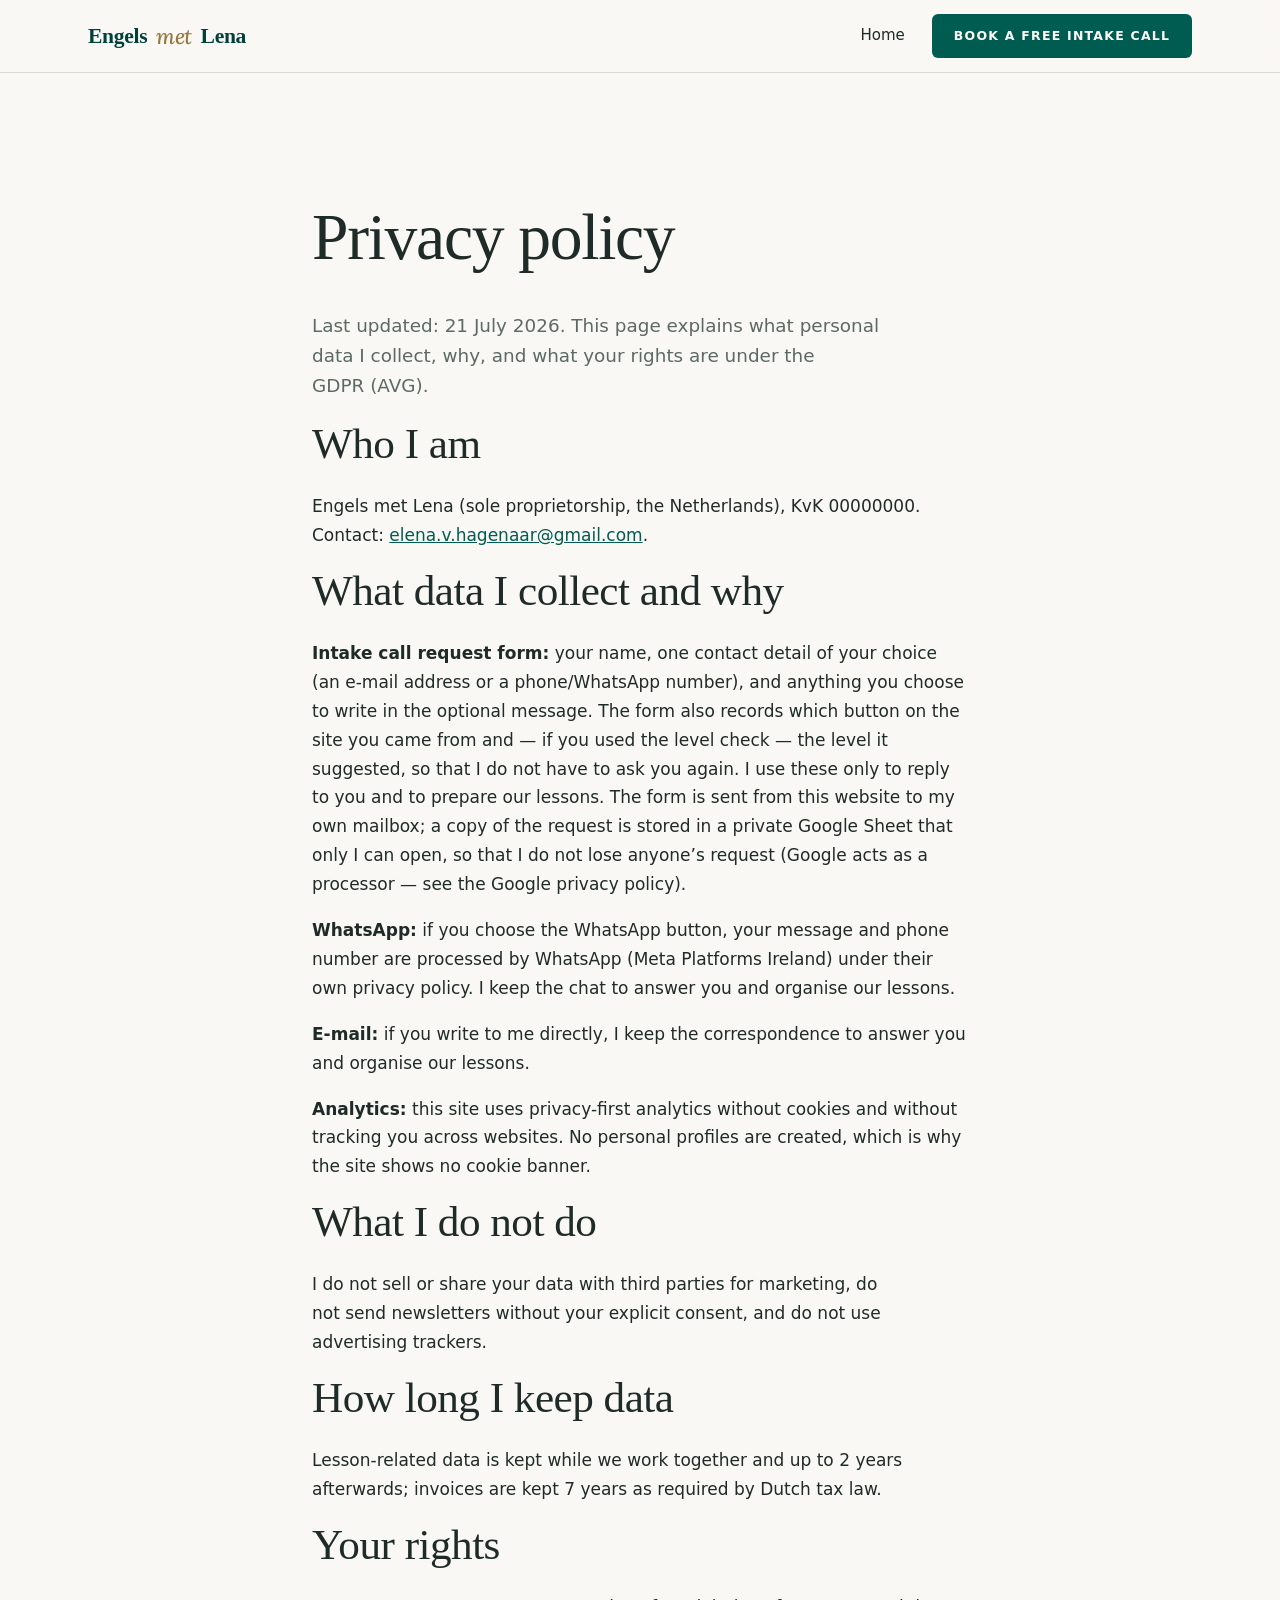
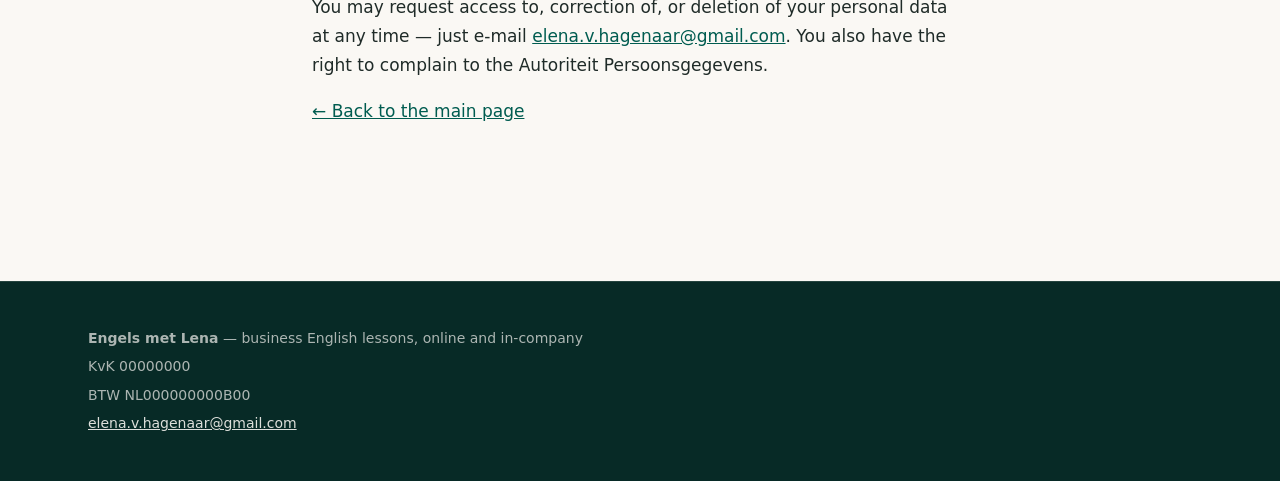
==== commit cc09b631: "Sync production build with Lena protocol v5 Real biography, intake-instead-of-trial flow, WhatsApp/l" ====
--- a/privacy.html
+++ b/privacy.html
@@ -3,13 +3,13 @@
 <head>
   <meta charset="utf-8">
   <meta name="viewport" content="width=device-width, initial-scale=1">
-  <meta name="robots" content="noindex, nofollow">
   <title>Privacy Policy | Engels met Lena</title>
   <meta name="description" content="Privacy policy of Engels met Lena — what personal data is collected, why, and your rights under the GDPR (AVG).">
   <meta name="robots" content="noindex, follow">
+  <link rel="canonical" href="https://engelsmetlena.nl/privacy.html">
   <link rel="icon" href="assets/img/favicon.svg" type="image/svg+xml">
   <link rel="preload" href="assets/fonts/lora-latin.woff2" as="font" type="font/woff2" crossorigin>
-  <link rel="stylesheet" href="assets/css/main.min.css">
+  <link rel="stylesheet" href="assets/css/main.css">
 </head>
 <body>
   <header class="site-header">
@@ -17,7 +17,7 @@
       <a class="logo" href="./">Engels <em>met</em> Lena</a>
       <nav class="site-nav" aria-label="Main">
         <a href="./">Home</a>
-        <a class="btn btn--primary" href="https://calendly.com/lena-placeholder/trial" data-synthetic="calendly">Book a trial lesson</a>
+        <a class="btn btn--primary" href="./#book">Book a free intake call</a>
       </nav>
     </div>
   </header>
@@ -28,11 +28,12 @@
       <p class="section-lead">Last updated: <span data-synthetic="privacy-date">21 July 2026</span>. This page explains what personal data I collect, why, and what your rights are under the GDPR (AVG).</p>
 
       <h2>Who I am</h2>
-      <p><span data-synthetic="legal-name">Engels met Lena (sole proprietorship, the Netherlands)</span>, <span data-synthetic="kvk">KvK 00000000</span>. Contact: <a href="mailto:hello@engelsmetlena.nl" data-synthetic="email">hello@engelsmetlena.nl</a>.</p>
+      <p><span data-synthetic="legal-name">Engels met Lena (sole proprietorship, the Netherlands)</span>, <span data-synthetic="kvk">KvK 00000000</span>. Contact: <a href="mailto:elena.v.hagenaar@gmail.com">elena.v.hagenaar@gmail.com</a>.</p>
 
       <h2>What data I collect and why</h2>
-      <p><strong>Trial lesson booking (Calendly):</strong> your name, e-mail address and your answers to three short questions (language, goal, level). I use these only to prepare and run your lessons. Calendly processes this data as an external service — see the Calendly privacy policy.</p>
-      <p><strong>E-mail:</strong> if you write to me, I keep the correspondence to answer you and organise our lessons.</p>
+      <p><strong>Intake call request form:</strong> your name, one contact detail of your choice (an e-mail address or a phone/WhatsApp number), and anything you choose to write in the optional message. The form also records which button on the site you came from and — if you used the level check — the level it suggested, so that I do not have to ask you again. I use these only to reply to you and to prepare our lessons. The form is sent from this website to my own mailbox; a copy of the request is stored in a private Google Sheet that only I can open, so that I do not lose anyone&rsquo;s request (Google acts as a processor — see the Google privacy policy).</p>
+      <p><strong>WhatsApp:</strong> if you choose the WhatsApp button, your message and phone number are processed by WhatsApp (Meta Platforms Ireland) under their own privacy policy. I keep the chat to answer you and organise our lessons.</p>
+      <p><strong>E-mail:</strong> if you write to me directly, I keep the correspondence to answer you and organise our lessons.</p>
       <p><strong>Analytics:</strong> this site uses privacy-first analytics without cookies and without tracking you across websites. No personal profiles are created, which is why the site shows no cookie banner.</p>
 
       <h2>What I do not do</h2>
@@ -42,7 +43,7 @@
       <p>Lesson-related data is kept while we work together and up to <span data-synthetic="retention">2 years</span> afterwards; invoices are kept 7 years as required by Dutch tax law.</p>
 
       <h2>Your rights</h2>
-      <p>You may request access to, correction of, or deletion of your personal data at any time — just e-mail <a href="mailto:hello@engelsmetlena.nl" data-synthetic="email">hello@engelsmetlena.nl</a>. You also have the right to complain to the Autoriteit Persoonsgegevens.</p>
+      <p>You may request access to, correction of, or deletion of your personal data at any time — just e-mail <a href="mailto:elena.v.hagenaar@gmail.com">elena.v.hagenaar@gmail.com</a>. You also have the right to complain to the Autoriteit Persoonsgegevens.</p>
 
       <p><a href="./">&larr; Back to the main page</a></p>
     </div>
@@ -54,7 +55,7 @@
         <span><strong>Engels met Lena</strong> — business English lessons, online and in-company</span>
         <span data-synthetic="kvk">KvK 00000000</span>
         <span data-synthetic="btw">BTW NL000000000B00</span>
-        <span><a href="mailto:hello@engelsmetlena.nl" data-synthetic="email">hello@engelsmetlena.nl</a></span>
+        <span><a href="mailto:elena.v.hagenaar@gmail.com">elena.v.hagenaar@gmail.com</a></span>
       </div>
     </div>
   </footer>
--- a/assets/css/main.css
+++ b/assets/css/main.css
@@ -0,0 +1,1016 @@
+/* ============================================================
+   «… met Lena» — design system v3 (variant B: quiet luxury)
+   Porcelain + deep green + brass; hairlines over shadows;
+   gallery-minimal, mobile-first
+   ============================================================ */
+
+/* ---- Fonts (self-hosted, variable Lora 400–700) ---- */
+@font-face {
+  font-family: "Lora";
+  font-style: normal;
+  font-weight: 400 700;
+  font-display: swap;
+  src: url("../fonts/lora-latin.woff2") format("woff2");
+  unicode-range: U+0000-00FF, U+0131, U+0152-0153, U+02BB-02BC, U+02C6, U+02DA,
+    U+02DC, U+2000-206F, U+20AC, U+2122, U+2212, U+FEFF, U+FFFD;
+}
+@font-face {
+  font-family: "Lora";
+  font-style: normal;
+  font-weight: 400 700;
+  font-display: swap;
+  src: url("../fonts/lora-cyrillic.woff2") format("woff2");
+  unicode-range: U+0301, U+0400-045F, U+0490-0491, U+04B0-04B1, U+2116;
+}
+@font-face {
+  font-family: "Lora";
+  font-style: italic;
+  font-weight: 400 700;
+  font-display: swap;
+  src: url("../fonts/lora-italic-latin.woff2") format("woff2");
+  unicode-range: U+0000-00FF, U+0131, U+0152-0153, U+02BB-02BC, U+02C6, U+02DA,
+    U+02DC, U+2000-206F, U+20AC, U+2122, U+2212, U+FEFF, U+FFFD;
+}
+@font-face {
+  font-family: "Lora";
+  font-style: italic;
+  font-weight: 400 700;
+  font-display: swap;
+  src: url("../fonts/lora-italic-cyrillic.woff2") format("woff2");
+  unicode-range: U+0301, U+0400-045F, U+0490-0491, U+04B0-04B1, U+2116;
+}
+
+/* ---- Tokens ---- */
+:root {
+  --green: #005c50;
+  --green-dark: #00423a;
+  --green-deep: #072a26;
+  --green-tint: #ebefe9;
+  --green-mist: #8fbfae;
+  --cream: #faf8f4;
+  --cream-soft: #ffffff;
+  --beige: #f2eee5;
+  --sand: #e4ddcc;
+  --brass: #97783f;
+  --ink: #1f2b28;
+  --muted: #5b6a64;
+  --hairline: rgba(31, 43, 40, 0.14);
+  --white: #fffdf8;
+
+  --font-display: "Lora", Georgia, "Times New Roman", serif;
+  --font-body: system-ui, -apple-system, "Segoe UI", Roboto, "Helvetica Neue",
+    Arial, sans-serif;
+
+  --radius-s: 6px;
+  --radius-m: 10px;
+  --radius-l: 14px;
+  --shadow-soft: 0 1px 2px rgba(31, 43, 40, 0.04), 0 10px 30px -14px rgba(31, 43, 40, 0.1);
+  --shadow-deep: 0 2px 8px rgba(31, 43, 40, 0.08), 0 24px 60px -24px rgba(31, 43, 40, 0.22);
+
+  --container: 74rem;
+  --space-section: clamp(4.5rem, 10vw, 8.5rem);
+
+  --z-header: 40;
+}
+
+/* ---- Reset & base ---- */
+*,
+*::before,
+*::after {
+  box-sizing: border-box;
+}
+html {
+  scroll-behavior: smooth;
+  scroll-padding-top: 5.5rem;
+}
+@media (prefers-reduced-motion: reduce) {
+  html {
+    scroll-behavior: auto;
+  }
+  *,
+  *::before,
+  *::after {
+    animation: none !important;
+    transition: none !important;
+  }
+}
+body {
+  margin: 0;
+  font-family: var(--font-body);
+  font-size: 1.0625rem;
+  line-height: 1.7;
+  color: var(--ink);
+  background: var(--cream);
+  -webkit-font-smoothing: antialiased;
+  text-rendering: optimizeLegibility;
+}
+img,
+svg {
+  max-width: 100%;
+  height: auto;
+  display: block;
+}
+h1,
+h2,
+h3 {
+  font-family: var(--font-display);
+  font-weight: 500;
+  line-height: 1.12;
+  margin: 0 0 0.55em;
+  text-wrap: balance;
+}
+h1 {
+  font-size: clamp(2.5rem, 6.2vw, 4.1rem);
+  letter-spacing: -0.02em;
+}
+h2 {
+  font-size: clamp(1.8rem, 4vw, 2.7rem);
+  letter-spacing: -0.012em;
+}
+h3 {
+  font-size: 1.3rem;
+  letter-spacing: -0.005em;
+}
+h1 em,
+h2 em {
+  font-style: italic;
+  font-weight: 440;
+  color: inherit;
+}
+p {
+  margin: 0 0 1em;
+  text-wrap: pretty;
+}
+a {
+  color: var(--green);
+}
+a:focus-visible,
+button:focus-visible,
+summary:focus-visible {
+  outline: 2px solid var(--green);
+  outline-offset: 3px;
+  border-radius: 4px;
+}
+::selection {
+  background: var(--green-tint);
+}
+
+.container {
+  max-width: var(--container);
+  margin-inline: auto;
+  padding-inline: clamp(1.25rem, 4vw, 2.5rem);
+}
+.section {
+  padding-block: var(--space-section) calc(var(--space-section) * 1.08);
+}
+.section--beige {
+  background: var(--beige);
+}
+.section--green {
+  background: var(--green-deep);
+  color: var(--cream);
+}
+
+/* kicker — small caps, tracked out, brass */
+.section-kicker {
+  display: inline-block;
+  font-size: 0.78rem;
+  font-weight: 600;
+  letter-spacing: 0.2em;
+  text-transform: uppercase;
+  color: var(--brass);
+  margin-bottom: 1.1rem;
+}
+.section-lead {
+  font-size: 1.15rem;
+  line-height: 1.65;
+  color: var(--muted);
+  max-width: 36rem;
+}
+.section--green .section-lead {
+  color: rgba(250, 248, 244, 0.75);
+}
+
+/* ---- Buttons — rectangular, tracked, restrained ---- */
+.btn {
+  display: inline-flex;
+  align-items: center;
+  justify-content: center;
+  gap: 0.55rem;
+  min-height: 3.4rem;
+  padding: 0.95rem 1.9rem;
+  border-radius: var(--radius-s);
+  border: 1px solid transparent;
+  font: 600 0.86rem/1.2 var(--font-body);
+  letter-spacing: 0.1em;
+  text-transform: uppercase;
+  text-decoration: none;
+  cursor: pointer;
+  transition: background-color 0.25s ease, color 0.25s ease,
+    border-color 0.25s ease, box-shadow 0.25s ease;
+}
+.btn svg {
+  width: 1.2em;
+  height: 1.2em;
+  flex: none;
+}
+.btn--primary {
+  background: var(--green);
+  color: var(--white);
+}
+.btn--primary:hover {
+  background: var(--green-dark);
+}
+.btn--ghost {
+  background: transparent;
+  color: var(--green-dark);
+  border-color: rgba(31, 43, 40, 0.25);
+}
+.btn--ghost:hover {
+  border-color: var(--green);
+  color: var(--green);
+  background: rgba(0, 92, 80, 0.05);
+}
+.btn--light {
+  background: var(--cream);
+  color: var(--green-deep);
+}
+.btn--light:hover {
+  background: var(--white);
+}
+
+/* ---- Header ---- */
+.site-header {
+  position: sticky;
+  top: 0;
+  z-index: var(--z-header);
+  background: color-mix(in srgb, var(--cream) 88%, transparent);
+  backdrop-filter: blur(14px);
+  border-bottom: 1px solid var(--hairline);
+}
+.site-header__inner {
+  display: flex;
+  align-items: center;
+  gap: 1.1rem;
+  min-height: 4.5rem;
+}
+.logo {
+  display: inline-flex;
+  align-items: baseline;
+  gap: 0.35rem;
+  font-family: var(--font-display);
+  font-size: 1.35rem;
+  font-weight: 600;
+  color: var(--green-dark);
+  text-decoration: none;
+  letter-spacing: -0.015em;
+}
+.logo em {
+  font-style: italic;
+  font-weight: 480;
+  color: var(--brass);
+}
+.site-nav {
+  display: none;
+  margin-left: auto;
+  align-items: center;
+  gap: 1.7rem;
+}
+.site-nav a:not(.btn) {
+  position: relative;
+  font-size: 0.94rem;
+  font-weight: 500;
+  color: var(--ink);
+  text-decoration: none;
+  padding-block: 0.3rem;
+}
+.site-nav a:not(.btn)::after {
+  content: "";
+  position: absolute;
+  left: 0;
+  bottom: 0;
+  width: 100%;
+  height: 1px;
+  background: var(--green);
+  transform: scaleX(0);
+  transform-origin: right;
+  transition: transform 0.3s ease;
+}
+.site-nav a:not(.btn):hover::after {
+  transform: scaleX(1);
+  transform-origin: left;
+}
+.site-nav .btn {
+  min-height: 2.8rem;
+  padding: 0.6rem 1.3rem;
+  font-size: 0.78rem;
+}
+.lang-switch {
+  display: flex;
+  gap: 0.1rem;
+  margin-left: auto;
+  padding: 0.18rem;
+  border: 1px solid var(--hairline);
+  border-radius: var(--radius-s);
+  font-size: 0.78rem;
+  font-weight: 600;
+  letter-spacing: 0.04em;
+}
+.lang-switch a,
+.lang-switch span {
+  padding: 0.28rem 0.62rem;
+  border-radius: 4px;
+  text-decoration: none;
+  color: var(--muted);
+}
+.lang-switch [aria-current="page"] {
+  background: var(--green);
+  color: var(--white);
+}
+.nav-toggle {
+  display: inline-flex;
+  align-items: center;
+  justify-content: center;
+  width: 2.75rem;
+  height: 2.75rem;
+  border: 0;
+  border-radius: var(--radius-s);
+  background: transparent;
+  color: var(--ink);
+  cursor: pointer;
+}
+.nav-toggle svg {
+  width: 1.5rem;
+  height: 1.5rem;
+}
+.mobile-menu {
+  display: none;
+  border-top: 1px solid var(--hairline);
+  padding: 1rem 0 1.5rem;
+}
+.mobile-menu.is-open {
+  display: block;
+}
+.mobile-menu a {
+  display: block;
+  padding: 0.7rem 0;
+  font-size: 1.08rem;
+  font-weight: 500;
+  color: var(--ink);
+  text-decoration: none;
+}
+.mobile-menu .btn {
+  display: inline-flex;
+  margin-top: 0.6rem;
+  color: var(--white);
+}
+@media (min-width: 56rem) {
+  .site-nav {
+    display: flex;
+  }
+  .lang-switch {
+    margin-left: 0;
+  }
+  .nav-toggle {
+    display: none;
+  }
+}
+
+/* ---- Hero — framed rectangular portrait, nothing tilted ---- */
+.hero {
+  position: relative;
+  padding-block: clamp(3.5rem, 8vw, 7rem) clamp(4rem, 9vw, 7.5rem);
+  overflow: clip;
+}
+.hero__grid {
+  position: relative;
+  display: grid;
+  gap: 3rem;
+  align-items: center;
+}
+.hero__eyebrow {
+  display: inline-flex;
+  align-items: center;
+  gap: 0.55rem;
+  font-size: 0.75rem;
+  font-weight: 500;
+  letter-spacing: 0.06em;
+  text-transform: uppercase;
+  color: var(--muted);
+  background: transparent;
+  border: 1px solid var(--hairline);
+  border-radius: var(--radius-s);
+  padding: 0.42rem 1.05rem;
+  margin-bottom: 1.6rem;
+}
+.hero__eyebrow svg {
+  width: 1.1em;
+  height: 1.1em;
+}
+.hero p.hero__sub {
+  font-size: clamp(1.12rem, 2.2vw, 1.28rem);
+  line-height: 1.65;
+  color: var(--muted);
+  max-width: 33rem;
+  margin-block: 0 2.2rem;
+}
+.hero__cta {
+  display: flex;
+  flex-wrap: wrap;
+  gap: 0.9rem;
+  align-items: center;
+}
+.hero__note {
+  font-size: 0.9rem;
+  color: var(--muted);
+  margin-top: 1.1rem;
+}
+.hero__media {
+  position: relative;
+  max-width: 26rem;
+  justify-self: center;
+  width: 100%;
+  padding: 0.9rem;
+  border: 1px solid var(--hairline);
+  border-radius: var(--radius-l);
+  background: var(--cream-soft);
+}
+.hero__photo {
+  border-radius: var(--radius-m);
+  border: 1px solid var(--hairline);
+  width: 100%;
+  aspect-ratio: 4 / 5;
+  object-fit: cover;
+  background: var(--sand);
+}
+.hero__badge {
+  position: absolute;
+  left: 1.5rem;
+  bottom: 2rem;
+  display: flex;
+  align-items: center;
+  gap: 0.6rem;
+  background: var(--white);
+  border: 1px solid var(--hairline);
+  border-radius: var(--radius-s);
+  box-shadow: var(--shadow-soft);
+  padding: 0.75rem 1.1rem;
+  font-size: 0.875rem;
+  font-weight: 600;
+}
+.hero__badge svg {
+  width: 1.35rem;
+  height: 1.35rem;
+  color: var(--green);
+  flex: none;
+}
+@media (min-width: 56rem) {
+  .hero__grid {
+    grid-template-columns: 1.12fr 0.88fr;
+    gap: 4.5rem;
+  }
+  .hero__media {
+    justify-self: end;
+  }
+}
+
+/* ---- Facts strip — quiet hairline band ---- */
+.facts {
+  border-block: 1px solid var(--hairline);
+  background: transparent;
+  padding-block: 1.5rem;
+}
+.facts__list {
+  list-style: none;
+  margin: 0;
+  padding: 0;
+  display: grid;
+  grid-template-columns: repeat(2, 1fr);
+  gap: 1.1rem 2rem;
+}
+.facts__list li {
+  display: flex;
+  align-items: center;
+  gap: 0.7rem;
+  font-size: 0.82rem;
+  font-weight: 600;
+  letter-spacing: 0.07em;
+  text-transform: uppercase;
+  color: var(--muted);
+}
+.facts__list svg {
+  width: 1.2rem;
+  height: 1.2rem;
+  color: var(--green);
+  flex: none;
+}
+@media (min-width: 56rem) {
+  .facts__list {
+    grid-template-columns: repeat(4, auto);
+    justify-content: space-between;
+  }
+}
+
+/* ---- About ---- */
+.about__grid {
+  display: grid;
+  gap: 3rem;
+  align-items: center;
+}
+.about__photo {
+  border-radius: var(--radius-m);
+  border: 1px solid var(--hairline);
+  width: 100%;
+  aspect-ratio: 1;
+  object-fit: cover;
+  background: var(--sand);
+}
+.about__stats {
+  display: flex;
+  flex-wrap: wrap;
+  gap: 2.2rem;
+  margin-top: 2.2rem;
+  padding-top: 1.6rem;
+  border-top: 1px solid var(--hairline);
+}
+.stat strong {
+  display: block;
+  font-family: var(--font-display);
+  font-size: 2rem;
+  font-weight: 500;
+  letter-spacing: -0.02em;
+  color: var(--green);
+  font-variant-numeric: tabular-nums;
+}
+.stat span {
+  font-size: 0.85rem;
+  color: var(--muted);
+}
+@media (min-width: 56rem) {
+  .about__grid {
+    grid-template-columns: 0.78fr 1.22fr;
+    gap: 5rem;
+  }
+}
+
+/* ---- Segments — bento grid, equal white voice ---- */
+.cards {
+  display: grid;
+  gap: 1.25rem;
+  margin-top: 3rem;
+}
+.card {
+  background: var(--cream-soft);
+  border: 1px solid var(--hairline);
+  border-radius: var(--radius-m);
+  padding: 2rem 1.9rem;
+  display: flex;
+  flex-direction: column;
+  gap: 0.4rem;
+  transition: box-shadow 0.3s ease;
+}
+.card:hover {
+  box-shadow: var(--shadow-soft);
+}
+.card--feature h3 {
+  font-size: 1.3rem;
+}
+.card__icon {
+  width: 2.9rem;
+  height: 2.9rem;
+  border-radius: var(--radius-s);
+  display: grid;
+  place-items: center;
+  background: var(--green-tint);
+  color: var(--green);
+  margin-bottom: 1rem;
+}
+.card__icon svg {
+  width: 1.45rem;
+  height: 1.45rem;
+}
+.card p {
+  color: var(--muted);
+  font-size: 0.975rem;
+  margin: 0;
+}
+@media (min-width: 56rem) {
+  .cards {
+    grid-template-columns: 1.15fr 1fr;
+    grid-template-rows: repeat(2, minmax(0, 1fr));
+  }
+  .card--feature {
+    grid-row: span 2;
+  }
+}
+
+/* ---- Method / steps — quiet numerals over hairlines ---- */
+.steps {
+  counter-reset: step;
+  display: grid;
+  gap: 2.5rem;
+  margin-top: 3rem;
+}
+.step {
+  position: relative;
+  padding-top: 1.4rem;
+  border-top: 1px solid var(--hairline);
+}
+.step::before {
+  counter-increment: step;
+  content: "0" counter(step);
+  display: block;
+  font-size: 0.8rem;
+  font-weight: 600;
+  letter-spacing: 0.18em;
+  color: var(--muted);
+  margin-bottom: 0.9rem;
+  font-variant-numeric: tabular-nums;
+}
+.step h3 {
+  margin-bottom: 0.45em;
+}
+.step p {
+  color: var(--muted);
+  font-size: 0.975rem;
+  margin: 0;
+}
+.method-note {
+  display: flex;
+  gap: 0.85rem;
+  align-items: flex-start;
+  background: var(--green-tint);
+  border-radius: var(--radius-m);
+  padding: 1.3rem 1.5rem;
+  margin-top: 2.8rem;
+  font-size: 0.965rem;
+  max-width: 46rem;
+}
+.method-note svg {
+  width: 1.35rem;
+  height: 1.35rem;
+  color: var(--green);
+  flex: none;
+  margin-top: 0.18rem;
+}
+@media (min-width: 56rem) {
+  .steps {
+    grid-template-columns: repeat(3, 1fr);
+    gap: 2.5rem;
+  }
+}
+
+/* ---- Pricing — popular is outlined, not filled ---- */
+.pricing {
+  display: grid;
+  gap: 1.25rem;
+  margin-top: 3rem;
+}
+.price-card {
+  position: relative;
+  background: var(--cream-soft);
+  border: 1px solid var(--hairline);
+  border-radius: var(--radius-m);
+  padding: 2.1rem 1.9rem;
+  display: flex;
+  flex-direction: column;
+  transition: box-shadow 0.3s ease;
+}
+.price-card:hover {
+  box-shadow: var(--shadow-soft);
+}
+.price-card--popular {
+  border: 2px solid var(--green);
+  box-shadow: var(--shadow-deep);
+}
+.price-card__flag {
+  position: absolute;
+  top: -0.85rem;
+  left: 1.9rem;
+  background: var(--green);
+  color: var(--white);
+  font-size: 0.72rem;
+  font-weight: 700;
+  letter-spacing: 0.1em;
+  text-transform: uppercase;
+  padding: 0.32rem 0.85rem;
+  border-radius: 3px;
+  white-space: nowrap;
+}
+.price-card h3 {
+  font-size: 1.12rem;
+  margin-bottom: 1.1rem;
+}
+.price-card__amount {
+  font-family: var(--font-display);
+  font-size: 2.9rem;
+  font-weight: 500;
+  letter-spacing: -0.02em;
+  line-height: 1;
+  color: var(--green-dark);
+  font-variant-numeric: tabular-nums;
+  margin-bottom: 0.35rem;
+}
+.price-card__rate {
+  font-size: 0.9rem;
+  color: var(--muted);
+  margin-bottom: 1.5rem;
+  min-height: 1.5em;
+}
+.price-card ul {
+  list-style: none;
+  margin: 0 0 1.8rem;
+  padding: 1.3rem 0 0;
+  border-top: 1px solid var(--hairline);
+  display: grid;
+  gap: 0.6rem;
+  font-size: 0.95rem;
+}
+.price-card li {
+  display: flex;
+  gap: 0.6rem;
+  align-items: flex-start;
+}
+.price-card li svg {
+  width: 1.1rem;
+  height: 1.1rem;
+  color: var(--green);
+  flex: none;
+  margin-top: 0.22rem;
+}
+.price-card .btn {
+  margin-top: auto;
+}
+.pricing-note {
+  margin-top: 2rem;
+  font-size: 0.9rem;
+  color: var(--muted);
+  text-align: center;
+}
+@media (min-width: 56rem) {
+  .pricing {
+    grid-template-columns: repeat(3, 1fr);
+    align-items: stretch;
+  }
+}
+
+/* ---- Testimonials — featured quote + two supporting ---- */
+.reviews {
+  display: grid;
+  gap: 1.25rem;
+  margin-top: 3rem;
+}
+.review {
+  background: var(--cream-soft);
+  border: 1px solid var(--hairline);
+  border-radius: var(--radius-m);
+  padding: 2rem 1.9rem;
+  display: flex;
+  flex-direction: column;
+  gap: 1.3rem;
+}
+.review--featured {
+  padding: 2.5rem 2.3rem;
+}
+.review blockquote {
+  margin: 0;
+  font-family: var(--font-display);
+  font-style: italic;
+  font-weight: 460;
+  font-size: 1.08rem;
+  line-height: 1.55;
+  color: var(--ink);
+}
+.review--featured blockquote {
+  font-size: clamp(1.25rem, 2vw, 1.5rem);
+  line-height: 1.45;
+  letter-spacing: -0.005em;
+}
+.review blockquote::before {
+  content: "“";
+  display: block;
+  font-size: 2.6em;
+  line-height: 0.6;
+  color: var(--brass);
+  margin-bottom: 0.35em;
+}
+.review footer {
+  display: flex;
+  align-items: center;
+  gap: 0.9rem;
+  margin-top: auto;
+}
+.review__avatar {
+  width: 2.8rem;
+  height: 2.8rem;
+  border-radius: var(--radius-s);
+  display: grid;
+  place-items: center;
+  background: var(--green);
+  color: var(--white);
+  font-weight: 700;
+  font-size: 1rem;
+  flex: none;
+}
+.review__avatar--alt {
+  background: var(--brass);
+}
+.review__avatar--sand {
+  background: #8a6d3d;
+}
+.review footer strong {
+  display: block;
+  font-size: 0.965rem;
+}
+.review footer span {
+  font-size: 0.85rem;
+  color: var(--muted);
+}
+@media (min-width: 56rem) {
+  .reviews {
+    grid-template-columns: 1.35fr 1fr;
+    grid-template-rows: repeat(2, minmax(0, 1fr));
+  }
+  .review--featured {
+    grid-row: span 2;
+  }
+}
+
+/* ---- Guarantee — light, framed ---- */
+.guarantee {
+  display: grid;
+  gap: 2rem;
+  align-items: center;
+  background: var(--cream-soft);
+  border: 1px solid var(--hairline);
+  border-radius: var(--radius-l);
+  padding: clamp(2.2rem, 5vw, 3.8rem);
+}
+.guarantee__icon {
+  width: 4rem;
+  height: 4rem;
+  border-radius: 50%;
+  display: grid;
+  place-items: center;
+  background: var(--green-tint);
+  color: var(--green);
+}
+.guarantee__icon svg {
+  width: 2rem;
+  height: 2rem;
+}
+.guarantee p {
+  color: var(--muted);
+  margin: 0;
+  max-width: 44rem;
+}
+.guarantee p strong {
+  color: var(--green-dark);
+}
+@media (min-width: 56rem) {
+  .guarantee {
+    grid-template-columns: auto 1fr;
+    gap: 2.8rem;
+  }
+}
+
+/* ---- FAQ — hairline editorial list ---- */
+.faq {
+  max-width: 46rem;
+  margin-top: 2.6rem;
+  border-top: 1px solid var(--hairline);
+}
+.faq details {
+  border-bottom: 1px solid var(--hairline);
+}
+.faq summary {
+  list-style: none;
+  display: flex;
+  align-items: center;
+  justify-content: space-between;
+  gap: 1rem;
+  cursor: pointer;
+  padding: 1.35rem 0.2rem;
+}
+.faq summary:hover h3 {
+  color: var(--green);
+}
+.faq summary::-webkit-details-marker {
+  display: none;
+}
+.faq summary h3 {
+  font-size: 1.12rem;
+  margin: 0;
+  transition: color 0.2s ease;
+}
+.faq summary svg {
+  width: 1.2rem;
+  height: 1.2rem;
+  color: var(--green);
+  flex: none;
+  transition: transform 0.25s ease;
+}
+.faq details[open] summary svg {
+  transform: rotate(45deg);
+}
+.faq details > div {
+  padding: 0 0.2rem 1.5rem;
+  color: var(--muted);
+  font-size: 0.985rem;
+  max-width: 40rem;
+}
+.faq details > div p {
+  margin: 0;
+}
+
+/* ---- Final CTA — the single committed dark zone ---- */
+.cta-final {
+  text-align: center;
+}
+.cta-final h2 {
+  color: var(--cream);
+  font-weight: 480;
+  font-size: clamp(2rem, 4.6vw, 3.1rem);
+}
+.cta-final .section-lead {
+  margin-inline: auto;
+}
+.cta-final .btn {
+  margin-top: 2rem;
+}
+.cta-final__reply {
+  display: flex;
+  align-items: center;
+  justify-content: center;
+  gap: 0.5rem;
+  margin-top: 1.4rem;
+  font-size: 0.9rem;
+  color: rgba(250, 248, 244, 0.7);
+}
+.cta-final__reply svg {
+  width: 1.05rem;
+  height: 1.05rem;
+}
+
+/* ---- Footer ---- */
+.site-footer {
+  background: var(--green-deep);
+  color: rgba(250, 248, 244, 0.68);
+  padding-block: 2.8rem;
+  font-size: 0.875rem;
+  border-top: 1px solid rgba(250, 248, 244, 0.12);
+}
+.site-footer a {
+  color: rgba(250, 248, 244, 0.88);
+}
+.site-footer__grid {
+  display: grid;
+  gap: 1.6rem;
+}
+.site-footer__legal {
+  display: grid;
+  gap: 0.3rem;
+}
+.site-footer .lang-switch {
+  margin: 0;
+  border-color: rgba(250, 248, 244, 0.22);
+  width: fit-content;
+}
+.site-footer .lang-switch a,
+.site-footer .lang-switch span {
+  color: rgba(250, 248, 244, 0.72);
+}
+.site-footer .lang-switch [aria-current="page"] {
+  background: var(--cream);
+  color: var(--green-deep);
+}
+@media (min-width: 56rem) {
+  .site-footer__grid {
+    grid-template-columns: 1fr auto;
+    align-items: start;
+  }
+}
+
+/* ---- Reveal animation (JS-gated; no-JS keeps content visible) ---- */
+@media (prefers-reduced-motion: no-preference) {
+  html.js .reveal {
+    opacity: 0;
+    translate: 0 22px;
+    transition: opacity 0.65s ease, translate 0.65s cubic-bezier(0.22, 1, 0.36, 1);
+  }
+  html.js .reveal.is-visible {
+    opacity: 1;
+    translate: 0 0;
+  }
+}
+
+/* ---- Logo mark (concept "Replika": speech bubble + italic L) ---- */
+.logo { display: inline-flex; align-items: center; gap: 0.4em; }
+.logo .logo__mark { width: 1.5em; height: 1.5em; flex: none; }
+.logo__mark text { font-family: var(--font-display, var(--serif, Georgia, serif)); font-style: italic; }
+@media (prefers-reduced-motion: no-preference) {
+  .logo__mark path { stroke-dasharray: 100; animation: logo-draw 0.9s cubic-bezier(0.22, 1, 0.36, 1) 0.15s backwards; }
+  .logo__mark text { animation: logo-fade 0.45s ease 0.6s backwards; }
+}
+@keyframes logo-draw { from { stroke-dashoffset: 100; } to { stroke-dashoffset: 0; } }
+@keyframes logo-fade { from { opacity: 0; } to { opacity: 1; } }
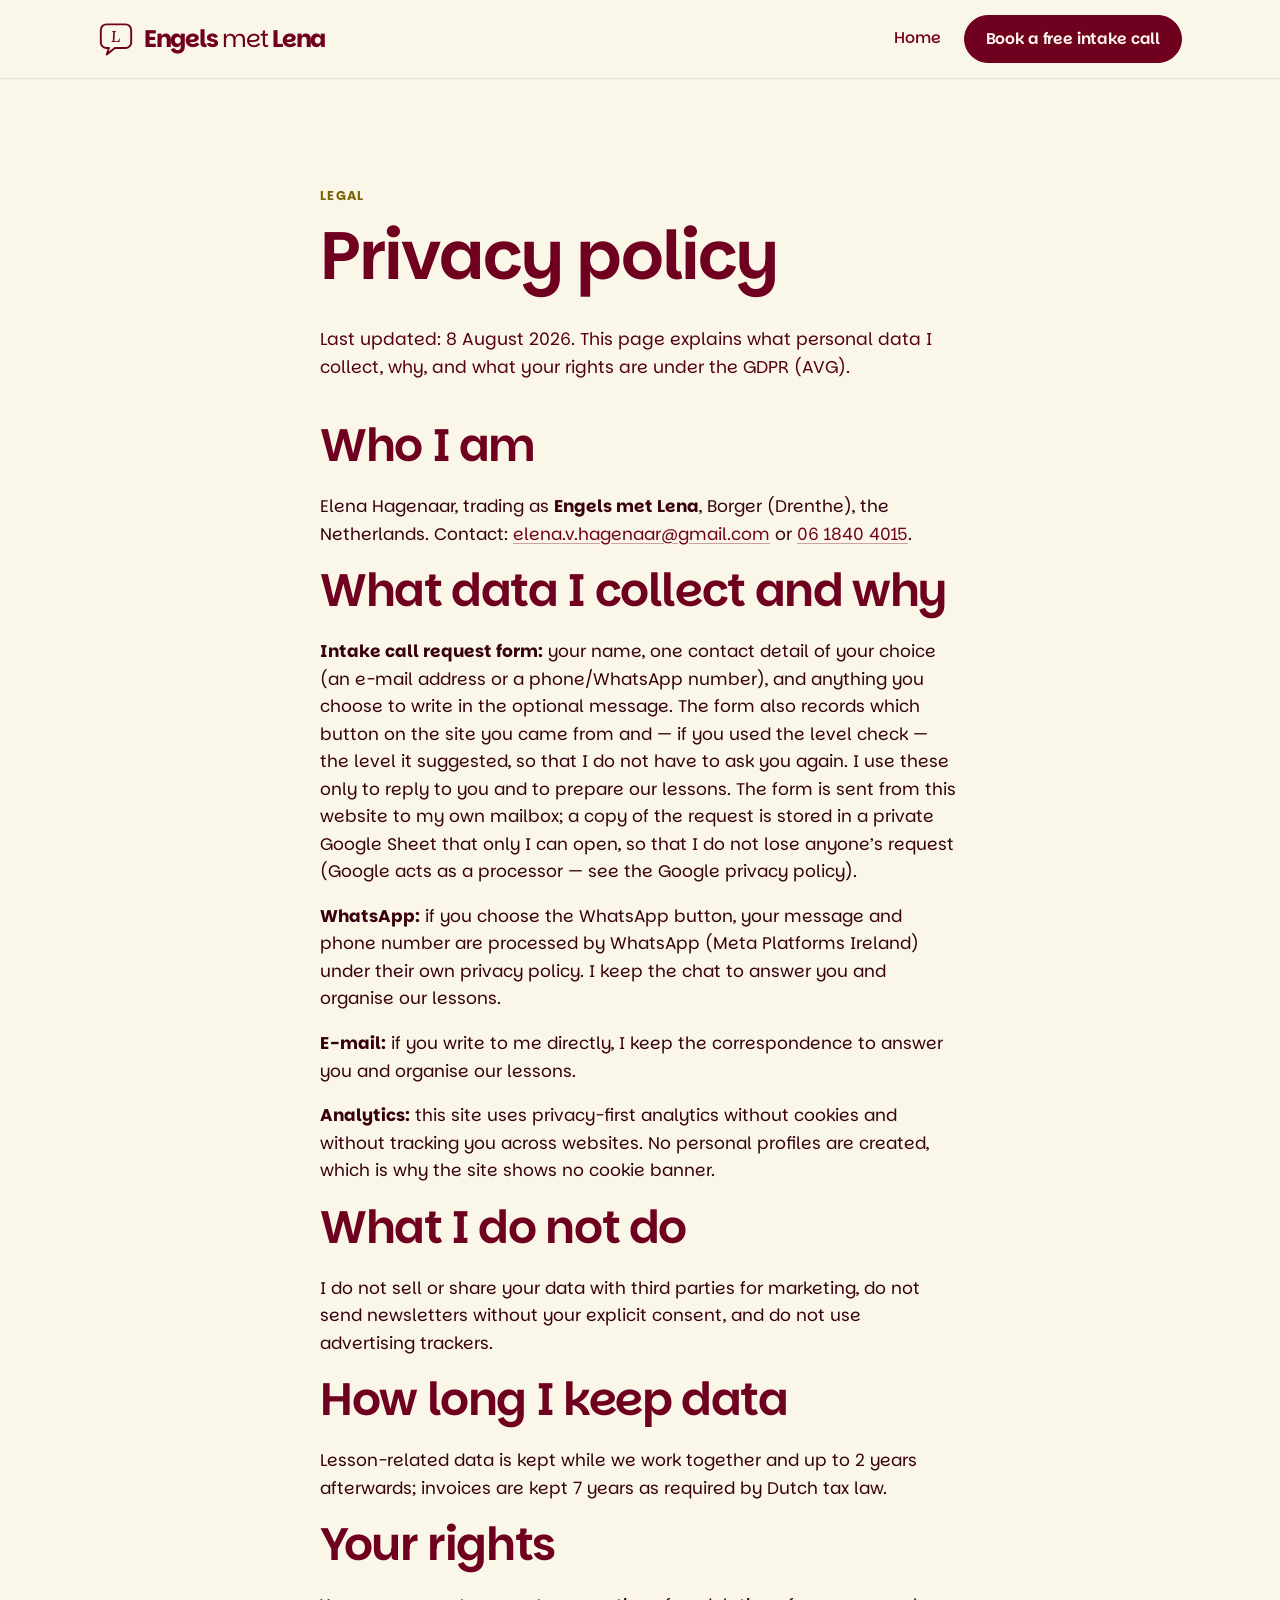
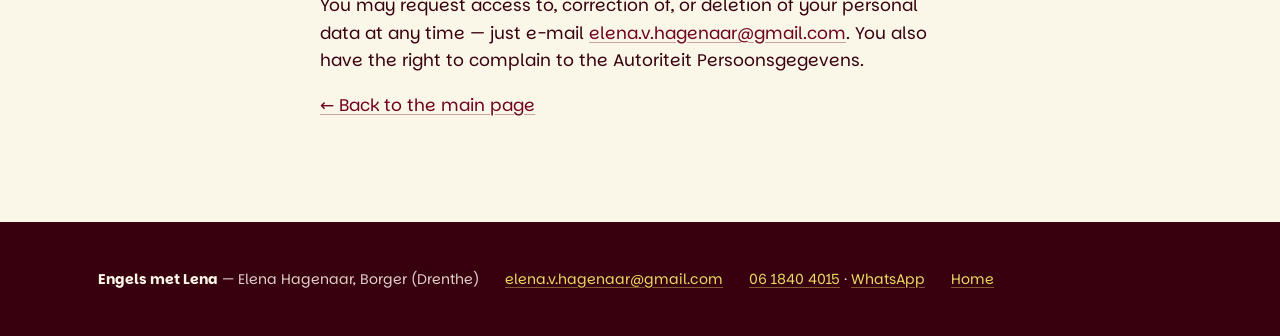
==== commit a824bc0a: "Sync from source: real prices, reviews, compact booking form Brings the preview in line with e:\land" ====
--- a/privacy.html
+++ b/privacy.html
@@ -1,5 +1,5 @@
 <!DOCTYPE html>
-<html lang="en">
+<html lang="en" class="site">
 <head>
   <meta charset="utf-8">
   <meta name="viewport" content="width=device-width, initial-scale=1">
@@ -8,13 +8,13 @@
   <meta name="robots" content="noindex, follow">
   <link rel="canonical" href="https://engelsmetlena.nl/privacy.html">
   <link rel="icon" href="assets/img/favicon.svg" type="image/svg+xml">
-  <link rel="preload" href="assets/fonts/lora-latin.woff2" as="font" type="font/woff2" crossorigin>
-  <link rel="stylesheet" href="assets/css/main.css">
+  <link rel="preload" href="assets/fonts/parkinsans-latin.woff2" as="font" type="font/woff2" crossorigin>
+  <link rel="stylesheet" href="assets/css/site.css">
 </head>
 <body>
   <header class="site-header">
     <div class="container site-header__inner">
-      <a class="logo" href="./">Engels <em>met</em> Lena</a>
+      <a class="logo" href="./"><svg class="logo__mark" viewBox="0 0 64 64" fill="none" aria-hidden="true"><path d="M15 6 H49 A10 10 0 0 1 59 16 V38 A10 10 0 0 1 49 48 H30 L15.5 59.5 19.5 48 H15 A10 10 0 0 1 5 38 V16 A10 10 0 0 1 15 6 Z" stroke="currentColor" stroke-width="3.4" stroke-linejoin="round" pathLength="100"/><text x="31" y="37" text-anchor="middle" font-size="28" fill="currentColor">L</text></svg><span>Engels <em>met</em> Lena</span></a>
       <nav class="site-nav" aria-label="Main">
         <a href="./">Home</a>
         <a class="btn btn--primary" href="./#book">Book a free intake call</a>
@@ -24,14 +24,15 @@
 
   <main class="section">
     <div class="container" style="max-width: 46rem;">
+      <span class="section-kicker">Legal</span>
       <h1>Privacy policy</h1>
-      <p class="section-lead">Last updated: <span data-synthetic="privacy-date">21 July 2026</span>. This page explains what personal data I collect, why, and what your rights are under the GDPR (AVG).</p>
+      <p class="section-lead">Last updated: 8 August 2026. This page explains what personal data I collect, why, and what your rights are under the GDPR (AVG).</p>
 
       <h2>Who I am</h2>
-      <p><span data-synthetic="legal-name">Engels met Lena (sole proprietorship, the Netherlands)</span>, <span data-synthetic="kvk">KvK 00000000</span>. Contact: <a href="mailto:elena.v.hagenaar@gmail.com">elena.v.hagenaar@gmail.com</a>.</p>
+      <p>Elena Hagenaar, trading as <strong>Engels met Lena</strong>, Borger (Drenthe), the Netherlands. Contact: <a href="mailto:elena.v.hagenaar@gmail.com">elena.v.hagenaar@gmail.com</a> or <a href="tel:+31618404015">06 1840 4015</a>.</p>
 
       <h2>What data I collect and why</h2>
-      <p><strong>Intake call request form:</strong> your name, one contact detail of your choice (an e-mail address or a phone/WhatsApp number), and anything you choose to write in the optional message. The form also records which button on the site you came from and — if you used the level check — the level it suggested, so that I do not have to ask you again. I use these only to reply to you and to prepare our lessons. The form is sent from this website to my own mailbox; a copy of the request is stored in a private Google Sheet that only I can open, so that I do not lose anyone&rsquo;s request (Google acts as a processor — see the Google privacy policy).</p>
+      <p><strong>Intake call request form:</strong> your name, one contact detail of your choice (an e-mail address or a phone/WhatsApp number), and anything you choose to write in the optional message. The form also records which button on the site you came from and &mdash; if you used the level check &mdash; the level it suggested, so that I do not have to ask you again. I use these only to reply to you and to prepare our lessons. The form is sent from this website to my own mailbox; a copy of the request is stored in a private Google Sheet that only I can open, so that I do not lose anyone&rsquo;s request (Google acts as a processor &mdash; see the Google privacy policy).</p>
       <p><strong>WhatsApp:</strong> if you choose the WhatsApp button, your message and phone number are processed by WhatsApp (Meta Platforms Ireland) under their own privacy policy. I keep the chat to answer you and organise our lessons.</p>
       <p><strong>E-mail:</strong> if you write to me directly, I keep the correspondence to answer you and organise our lessons.</p>
       <p><strong>Analytics:</strong> this site uses privacy-first analytics without cookies and without tracking you across websites. No personal profiles are created, which is why the site shows no cookie banner.</p>
@@ -43,7 +44,7 @@
       <p>Lesson-related data is kept while we work together and up to <span data-synthetic="retention">2 years</span> afterwards; invoices are kept 7 years as required by Dutch tax law.</p>
 
       <h2>Your rights</h2>
-      <p>You may request access to, correction of, or deletion of your personal data at any time — just e-mail <a href="mailto:elena.v.hagenaar@gmail.com">elena.v.hagenaar@gmail.com</a>. You also have the right to complain to the Autoriteit Persoonsgegevens.</p>
+      <p>You may request access to, correction of, or deletion of your personal data at any time &mdash; just e-mail <a href="mailto:elena.v.hagenaar@gmail.com">elena.v.hagenaar@gmail.com</a>. You also have the right to complain to the Autoriteit Persoonsgegevens.</p>
 
       <p><a href="./">&larr; Back to the main page</a></p>
     </div>
@@ -52,10 +53,10 @@
   <footer class="site-footer">
     <div class="container site-footer__grid">
       <div class="site-footer__legal">
-        <span><strong>Engels met Lena</strong> — business English lessons, online and in-company</span>
-        <span data-synthetic="kvk">KvK 00000000</span>
-        <span data-synthetic="btw">BTW NL000000000B00</span>
+        <span><strong>Engels met Lena</strong> &mdash; Elena Hagenaar, Borger (Drenthe)</span>
         <span><a href="mailto:elena.v.hagenaar@gmail.com">elena.v.hagenaar@gmail.com</a></span>
+        <span><a href="tel:+31618404015">06 1840 4015</a> &middot; <a href="https://wa.me/31618404015" rel="noopener">WhatsApp</a></span>
+        <span><a href="./">Home</a></span>
       </div>
     </div>
   </footer>
--- a/assets/css/site.css
+++ b/assets/css/site.css
@@ -0,0 +1,1143 @@
+/* ==========================================================================
+   site.css — основной стиль сайта (Каркас 1, 17 блоков).
+   Референс: babel.nl (Babel Taalcursussen, Utrecht) — снят с живого сайта:
+     фон-крем #FAF7E8, бордо #70001F/#38000F, горчичные и бордовые
+     фулл-блид блоки, круглые пилюли-кнопки, крупные скруглённые карточки,
+     шрифт Parkinsans, серифные цитаты, лайн-арт иллюстрации.
+   Разметка не меняется — тот же HTML, что у proto-a/b/c.
+   ========================================================================== */
+
+/* ---------- Шрифты ---------- */
+@font-face {
+  font-family: 'Parkinsans';
+  font-style: normal;
+  font-weight: 300 800;
+  font-display: swap;
+  src: url('../fonts/parkinsans-latin.woff2') format('woff2');
+  unicode-range: U+0000-00FF, U+0131, U+0152-0153, U+02BB-02BC, U+02C6, U+02DA, U+02DC, U+2000-206F, U+20AC, U+2122, U+2191, U+2193, U+2212, U+2215, U+FEFF, U+FFFD;
+}
+@font-face {
+  font-family: 'Parkinsans';
+  font-style: normal;
+  font-weight: 300 800;
+  font-display: swap;
+  src: url('../fonts/parkinsans-latin-ext.woff2') format('woff2');
+  unicode-range: U+0100-02BA, U+02BD-02C5, U+02C7-02CC, U+02CE-02D7, U+02DD-02FF, U+1E00-1E9F, U+1EF2-1EFF, U+2020, U+20A0-20AB, U+20AD-20C0, U+2113, U+2C60-2C7F, U+A720-A7FF;
+}
+@font-face {
+  font-family: 'Lora';
+  font-style: italic;
+  font-weight: 400 600;
+  font-display: swap;
+  src: url('../fonts/lora-italic-latin.woff2') format('woff2');
+}
+
+/* ---------- Токены ---------- */
+:root {
+  --paper:      #faf7e8;   /* основной кремовый фон */
+  --paper-2:    #fcfaf3;   /* светлее — чередование секций */
+  --white:      #ffffff;
+  --wine:       #70001f;   /* заголовки, primary */
+  --wine-deep:  #38000f;   /* основной текст */
+  --ink:        #540017;
+  --gold:       #7d6407;   /* мелкие акценты текстом (AA на креме: 5.28) */
+  --gold-lite:  #ac8d0a;   /* только для иконок и декора, не для текста */
+  --sun:        #e9da63;   /* горчичный фулл-блид блок */
+  --sun-btn:    #efe673;   /* горчичная кнопка */
+  --sun-soft:   #f5efc4;
+  --lilac:      #c79be2;
+  --lilac-soft: #ecd9f6;
+  --line:       rgba(112, 0, 31, .16);
+  --line-soft:  rgba(112, 0, 31, .09);
+
+  --r-pill: 999px;
+  --r-lg:   32px;
+  --r-md:   24px;
+  --r-sm:   16px;
+
+  --shadow: 0 18px 40px -28px rgba(56, 0, 15, .45);
+
+  --pad-x: clamp(20px, 5vw, 48px);
+  --sec-y: clamp(56px, 8vw, 104px);
+
+  --sans: 'Parkinsans', 'Segoe UI', system-ui, -apple-system, Arial, sans-serif;
+  --serif: 'Lora', Georgia, 'Times New Roman', serif;
+}
+
+/* ---------- База ---------- */
+*, *::before, *::after { box-sizing: border-box; }
+
+html { scroll-behavior: smooth; -webkit-text-size-adjust: 100%; }
+@media (prefers-reduced-motion: reduce) { html { scroll-behavior: auto; } }
+
+body {
+  margin: 0;
+  background: var(--paper);
+  color: var(--wine-deep);
+  font-family: var(--sans);
+  font-size: 17px;
+  line-height: 1.62;
+  font-weight: 400;
+  -webkit-font-smoothing: antialiased;
+  overflow-x: hidden;
+}
+
+img, svg { max-width: 100%; }
+img { height: auto; display: block; }
+
+h1, h2, h3 {
+  font-family: var(--sans);
+  color: var(--wine);
+  font-weight: 600;
+  letter-spacing: -.03em;
+  line-height: 1.1;
+  margin: 0 0 .5em;
+  text-wrap: balance;
+}
+h1 { font-size: clamp(2.4rem, 6.2vw, 4.2rem); }
+h2 { font-size: clamp(1.8rem, 3.6vw, 2.85rem); }
+h3 { font-size: clamp(1.12rem, 1.7vw, 1.35rem); letter-spacing: -.02em; }
+p  { margin: 0 0 1em; }
+p:last-child { margin-bottom: 0; }
+strong { font-weight: 700; }
+
+a { color: var(--wine); text-decoration-color: rgba(112, 0, 31, .35); text-underline-offset: 3px; }
+a:hover { text-decoration-color: currentColor; }
+
+:focus-visible {
+  outline: 3px solid var(--wine);
+  outline-offset: 3px;
+  border-radius: 6px;
+}
+
+.container {
+  width: min(1180px, 100%);
+  margin-inline: auto;
+  padding-inline: var(--pad-x);
+}
+
+/* ---------- Кнопки ---------- */
+.btn {
+  display: inline-flex;
+  align-items: center;
+  gap: .6em;
+  padding: .92em 1.7em;
+  border: 1.5px solid transparent;
+  border-radius: var(--r-pill);
+  font: inherit;
+  font-size: .97rem;
+  font-weight: 600;
+  letter-spacing: -.01em;
+  text-decoration: none;
+  cursor: pointer;
+  transition: transform .18s ease, background-color .18s ease, color .18s ease, border-color .18s ease;
+}
+.btn svg { width: 1.15em; height: 1.15em; flex: none; }
+.btn:hover { transform: translateY(-2px); }
+
+.btn--primary { background: var(--wine); color: #fff7ee; border-color: var(--wine); }
+.btn--primary:hover { background: var(--ink); color: #fff; }
+
+.btn--ghost { background: transparent; color: var(--wine); border-color: var(--line); }
+.btn--ghost:hover { background: rgba(112, 0, 31, .06); border-color: var(--wine); }
+
+.btn--light { background: var(--sun-btn); color: var(--wine); border-color: var(--sun-btn); }
+.btn--light:hover { background: #fff; border-color: #fff; }
+
+/* ---------- Шапка ---------- */
+.site-header {
+  position: sticky;
+  top: 0;
+  z-index: 50;
+  background: rgba(250, 247, 232, .92);
+  backdrop-filter: blur(10px);
+  border-bottom: 1px solid var(--line-soft);
+}
+.site-header__inner {
+  display: flex;
+  align-items: center;
+  gap: clamp(12px, 2vw, 28px);
+  min-height: 78px;
+}
+.logo {
+  font-size: 1.5rem;
+  font-weight: 700;
+  letter-spacing: -.045em;
+  color: var(--wine);
+  text-decoration: none;
+  margin-right: auto;
+  white-space: nowrap;
+}
+.logo em { font-style: normal; font-weight: 400; }
+
+.site-nav { display: none; align-items: center; gap: clamp(14px, 1.8vw, 26px); }
+.site-nav a:not(.btn) {
+  color: var(--wine);
+  text-decoration: none;
+  font-weight: 500;
+  font-size: .98rem;
+  padding: .3em 0;
+  border-bottom: 2px solid transparent;
+}
+.site-nav a:not(.btn):hover { border-bottom-color: var(--wine); }
+.site-nav .btn { padding: .68em 1.35em; }
+
+.nav-toggle {
+  display: inline-flex;
+  align-items: center;
+  justify-content: center;
+  width: 46px; height: 46px;
+  border: 1.5px solid var(--line);
+  border-radius: var(--r-pill);
+  background: transparent;
+  color: var(--wine);
+  cursor: pointer;
+}
+.nav-toggle svg { width: 24px; height: 24px; }
+
+.mobile-menu { display: none; padding-bottom: 22px; }
+.mobile-menu.is-open { display: flex; flex-direction: column; gap: 4px; }
+.mobile-menu a:not(.btn) {
+  padding: .75em 0;
+  color: var(--wine);
+  text-decoration: none;
+  font-weight: 500;
+  border-bottom: 1px solid var(--line-soft);
+}
+.mobile-menu .btn { margin-top: 14px; justify-content: center; }
+
+@media (min-width: 1000px) {
+  .site-nav { display: flex; }
+  .nav-toggle, .mobile-menu { display: none !important; }
+}
+
+/* ---------- Hero ---------- */
+.hero { padding: clamp(38px, 6vw, 78px) 0 clamp(30px, 5vw, 60px); }
+.hero__grid { display: grid; gap: clamp(28px, 5vw, 56px); align-items: center; }
+@media (min-width: 900px) { .hero__grid { grid-template-columns: 1.05fr .95fr; } }
+
+.hero__eyebrow {
+  display: inline-flex;
+  align-items: center;
+  gap: .55em;
+  background: var(--lilac-soft);
+  color: var(--wine);
+  border-radius: var(--r-pill);
+  padding: .55em 1.1em;
+  font-size: .84rem;
+  font-weight: 600;
+  margin-bottom: 1.2em;
+}
+.hero__eyebrow svg { width: 1.05em; height: 1.05em; }
+
+.hero h1 { margin-bottom: .35em; }
+.hero h1 em { font-style: normal; color: var(--gold); }
+
+.hero__sub { font-size: clamp(1.02rem, 1.5vw, 1.18rem); max-width: 34em; color: var(--ink); }
+.hero__cta { display: flex; flex-wrap: wrap; gap: 12px; margin: 1.7em 0 1.1em; }
+.hero__note { font-size: .9rem; color: rgba(56, 0, 15, .72); }
+
+.hero__media { position: relative; }
+.hero__photo {
+  width: 100%;
+  height: auto;
+  aspect-ratio: auto;
+  background: transparent;
+  object-fit: contain;
+}
+.hero__badge {
+  position: static;
+  margin: 6px 0 0;
+  display: inline-flex;
+  align-items: center;
+  gap: .55em;
+  margin: 0;
+  background: var(--white);
+  color: var(--wine);
+  border-radius: var(--r-pill);
+  padding: .7em 1.15em;
+  font-size: .88rem;
+  font-weight: 600;
+  box-shadow: var(--shadow);
+}
+.hero__badge svg { width: 1.15em; height: 1.15em; color: var(--gold); }
+
+/* ---------- Полоски фактов и регалий ---------- */
+.facts { padding-bottom: clamp(18px, 3vw, 32px); }
+.facts__list {
+  list-style: none;
+  display: flex;
+  flex-wrap: wrap;
+  gap: 10px;
+  margin: 0; padding: 0;
+}
+.facts__list li {
+  display: inline-flex;
+  align-items: center;
+  gap: .55em;
+  background: var(--white);
+  border: 1px solid var(--line-soft);
+  border-radius: var(--r-pill);
+  padding: .6em 1.15em;
+  font-size: .92rem;
+  font-weight: 500;
+  color: var(--wine);
+}
+.facts__list svg { width: 1.1em; height: 1.1em; color: var(--gold); }
+
+/* ---------- Секции ---------- */
+.section { padding: var(--sec-y) 0; }
+.section--beige { background: var(--white); }
+
+.section-kicker {
+  display: inline-block;
+  font-size: .8rem;
+  font-weight: 700;
+  letter-spacing: .1em;
+  text-transform: uppercase;
+  color: var(--gold);
+  margin-bottom: .9em;
+}
+.section-lead {
+  font-size: clamp(1rem, 1.35vw, 1.12rem);
+  max-width: 46em;
+  color: var(--ink);
+  margin-bottom: 2.2em;
+}
+.section-head { display: grid; gap: 10px; margin-bottom: 2.4em; }
+@media (min-width: 900px) {
+  .section-head { grid-template-columns: 1.15fr .85fr; align-items: end; gap: clamp(24px, 4vw, 56px); }
+  .section-head .section-lead { margin-bottom: 0; }
+}
+
+/* Горчичный фулл-блид блок */
+#lessons { background: var(--sun); }
+#lessons .section-kicker { color: var(--wine); }
+#lessons .card { border-color: rgba(112, 0, 31, .18); }
+
+/* Бордовый фулл-блид блок — отзывы */
+#reviews { background: var(--wine); color: #f6ece2; }
+#reviews h2, #reviews h3 { color: var(--paper); }
+#reviews .section-kicker { color: var(--sun); }
+#reviews .section-lead { color: rgba(246, 236, 226, .85); }
+#reviews .quote { background: var(--paper); border-color: transparent; }
+
+/* ---------- О преподавателе ---------- */
+.about__grid { display: grid; gap: clamp(24px, 4vw, 52px); align-items: center; }
+@media (min-width: 900px) { .about__grid { grid-template-columns: .85fr 1.15fr; } }
+.about__photo {
+  width: 100%;
+  border-radius: var(--r-lg);
+  background: var(--lilac-soft);
+  aspect-ratio: 1 / 1;
+  object-fit: cover;
+}
+.about__stats {
+  display: flex;
+  flex-wrap: wrap;
+  gap: clamp(16px, 3vw, 36px);
+  margin-top: 1.8em;
+  padding-top: 1.5em;
+  border-top: 1px solid var(--line-soft);
+}
+.stat { display: flex; flex-direction: column; }
+.stat strong {
+  font-size: clamp(1.5rem, 2.6vw, 2rem);
+  font-weight: 700;
+  letter-spacing: -.03em;
+  color: var(--wine);
+  line-height: 1.1;
+}
+.stat span { font-size: .87rem; color: rgba(56, 0, 15, .72); }
+
+/* ---------- УТП-грид ---------- */
+.usp-grid { display: grid; gap: clamp(14px, 2vw, 22px); }
+@media (min-width: 760px) { .usp-grid { grid-template-columns: repeat(2, 1fr); } }
+.usp {
+  background: var(--paper-2);
+  border: 1px solid var(--line-soft);
+  border-radius: var(--r-md);
+  padding: clamp(22px, 3vw, 34px);
+}
+.section--beige .usp { background: var(--paper); }
+.usp__num {
+  display: inline-flex;
+  align-items: center;
+  justify-content: center;
+  width: 42px; height: 42px;
+  border-radius: var(--r-pill);
+  background: var(--sun);
+  color: var(--wine);
+  font-size: .9rem;
+  font-weight: 700;
+  margin-bottom: 1em;
+}
+.usp:nth-child(2) .usp__num { background: var(--lilac-soft); }
+.usp:nth-child(3) .usp__num { background: var(--sun-soft); }
+.usp:nth-child(4) .usp__num { background: var(--lilac); }
+.usp p { color: var(--ink); margin: 0; }
+
+/* ---------- Карточки ---------- */
+.cards { display: grid; gap: clamp(14px, 2vw, 22px); }
+@media (min-width: 860px) { .cards { grid-template-columns: repeat(3, 1fr); } }
+.card {
+  background: var(--white);
+  border: 1px solid var(--line-soft);
+  border-radius: var(--r-md);
+  padding: clamp(22px, 3vw, 32px);
+  transition: transform .2s ease, box-shadow .2s ease;
+}
+.card:hover { transform: translateY(-3px); box-shadow: var(--shadow); }
+.card--feature { background: var(--paper-2); border-color: var(--line); }
+#lessons .card--feature { background: var(--white); }
+.card__icon {
+  display: inline-flex;
+  align-items: center;
+  justify-content: center;
+  width: 58px; height: 58px;
+  border-radius: var(--r-pill);
+  background: var(--lilac-soft);
+  color: var(--wine);
+  margin-bottom: 1.1em;
+}
+.card:nth-child(2) .card__icon { background: var(--sun-soft); }
+.card:nth-child(3) .card__icon { background: var(--wine); color: var(--sun); }
+.card__icon svg { width: 26px; height: 26px; }
+.card p { color: var(--ink); margin: 0; }
+
+/* ---------- Шаги метода ---------- */
+.steps { display: grid; gap: clamp(14px, 2vw, 22px); }
+@media (min-width: 860px) { .steps { grid-template-columns: repeat(3, 1fr); } }
+.step {
+  position: relative;
+  background: var(--white);
+  border: 1px solid var(--line-soft);
+  border-radius: var(--r-md);
+  padding: clamp(24px, 3vw, 34px);
+}
+.section--beige .step { background: var(--paper); }
+.step p { color: var(--ink); margin: 0; }
+
+.method-note {
+  display: flex;
+  gap: .9em;
+  align-items: flex-start;
+  margin-top: clamp(20px, 3vw, 30px);
+  background: var(--sun-soft);
+  border-radius: var(--r-md);
+  padding: clamp(18px, 2.5vw, 26px);
+  font-size: .95rem;
+  color: var(--ink);
+}
+.method-note svg { width: 1.4em; height: 1.4em; flex: none; color: var(--wine); margin-top: .15em; }
+
+/* ---------- Таблица сравнения ---------- */
+.compare {
+  overflow-x: auto;
+  border: 1px solid var(--line-soft);
+  border-radius: var(--r-md);
+  background: var(--white);
+  -webkit-overflow-scrolling: touch;
+}
+/* На белой секции таблица берёт кремовую заливку, а шапка — белую,
+   чтобы двухцветность строки заголовков не схлопнулась.
+   Ниже 700px таблица превращается в карточки — там своё правило. */
+@media (min-width: 701px) {
+  .section--beige .compare { background: var(--paper); }
+  .section--beige .compare thead th:not(.col-lena) { background: var(--white); }
+}
+.compare table { width: 100%; min-width: 720px; border-collapse: collapse; font-size: .94rem; }
+.compare caption {
+  caption-side: bottom;
+  padding: 14px 18px;
+  font-size: .82rem;
+  color: rgba(56, 0, 15, .6);
+  text-align: left;
+}
+.compare th, .compare td { padding: 14px 18px; text-align: left; border-bottom: 1px solid var(--line-soft); }
+.compare thead th {
+  font-size: .9rem;
+  font-weight: 700;
+  color: var(--wine);
+  vertical-align: bottom;
+  background: var(--paper);
+}
+.compare thead th small { display: block; font-size: .76rem; font-weight: 500; opacity: .7; }
+.compare tbody th { font-weight: 600; color: var(--wine); width: 26%; }
+.compare .col-lena { background: rgba(233, 218, 99, .22); }
+.compare thead .col-lena { background: var(--wine); color: var(--sun); border-radius: 0; }
+.compare thead .col-lena small { color: var(--sun); opacity: .9; }
+.compare tbody tr:last-child td, .compare tbody tr:last-child th { border-bottom: 0; }
+.yes { display: inline-flex; align-items: center; gap: .4em; font-weight: 600; color: var(--wine); }
+.yes svg { width: 1.05em; height: 1.05em; }
+.compare .no { color: rgba(56, 0, 15, .6); }
+
+/* ---------- Тарифы ---------- */
+.pricing { display: grid; gap: clamp(14px, 2vw, 22px); }
+@media (min-width: 860px) { .pricing { grid-template-columns: repeat(3, 1fr); } }
+.price-card {
+  position: relative;
+  display: flex;
+  flex-direction: column;
+  background: var(--white);
+  border: 1px solid var(--line-soft);
+  border-radius: var(--r-md);
+  padding: clamp(24px, 3vw, 34px);
+}
+.price-card h3 { margin-bottom: .35em; }
+.price-card__amount {
+  font-size: clamp(2.2rem, 4vw, 2.9rem);
+  font-weight: 700;
+  letter-spacing: -.04em;
+  color: var(--wine);
+  line-height: 1;
+  margin: 0 0 .2em;
+}
+.price-card__rate { font-size: .9rem; color: rgba(56, 0, 15, .7); margin-bottom: 1.3em; }
+.price-card ul { list-style: none; margin: 0 0 1.7em; padding: 0; display: grid; gap: .65em; font-size: .95rem; }
+.price-card li { display: flex; gap: .6em; align-items: flex-start; color: var(--ink); }
+.price-card li svg { width: 1.1em; height: 1.1em; flex: none; color: var(--gold); margin-top: .25em; }
+.price-card .btn { margin-top: auto; justify-content: center; }
+
+.pricing-note { margin-top: 1.2em; font-size: .9rem; color: rgba(56, 0, 15, .68); }
+
+/* Сноска под результатом теста уровня (от снятого калькулятора) */
+.calc__disclaimer { margin-top: 1.2em; font-size: .82rem; opacity: .75; }
+
+/* ---------- Тест уровня ---------- */
+.quiz {
+  background: var(--white);
+  border: 1px solid var(--line-soft);
+  border-radius: var(--r-lg);
+  padding: clamp(24px, 4vw, 44px);
+  max-width: 780px;
+}
+.section--beige .quiz { background: var(--paper); }
+.quiz__progress {
+  font-size: .82rem;
+  font-weight: 700;
+  letter-spacing: .12em;
+  color: var(--gold);
+  margin-bottom: 1.1em;
+}
+.quiz-q__title { margin-bottom: 1.1em; }
+.quiz-q__options { display: grid; gap: 10px; }
+@media (min-width: 700px) { .quiz-q__options { grid-template-columns: repeat(2, 1fr); } }
+.quiz-opt {
+  text-align: left;
+  border: 1.5px solid var(--line-soft);
+  background: var(--paper);
+  border-radius: var(--r-pill);
+  padding: .85em 1.3em;
+  font: inherit;
+  font-size: .95rem;
+  font-weight: 500;
+  color: var(--wine);
+  cursor: pointer;
+  transition: border-color .18s ease, background-color .18s ease, transform .18s ease;
+}
+.section--beige .quiz-opt { background: var(--white); }
+.quiz-opt:hover { border-color: var(--wine); transform: translateX(3px); }
+.quiz-opt.is-picked { background: var(--wine); border-color: var(--wine); color: var(--sun); }
+
+.quiz__result-kicker {
+  font-size: .8rem;
+  font-weight: 700;
+  letter-spacing: .1em;
+  text-transform: uppercase;
+  color: var(--gold);
+  margin-bottom: .6em;
+}
+.quiz__band {
+  font-size: clamp(1.7rem, 3.4vw, 2.4rem);
+  font-weight: 700;
+  letter-spacing: -.03em;
+  color: var(--wine);
+  line-height: 1.1;
+  margin-bottom: .3em;
+}
+.quiz__desc { color: var(--ink); }
+.quiz__result .calc__disclaimer { color: rgba(56, 0, 15, .6); opacity: 1; }
+.quiz__result-actions { display: flex; flex-wrap: wrap; gap: 12px; align-items: center; margin-top: 1.4em; }
+.quiz__restart {
+  border: 1.5px solid var(--line);
+  background: transparent;
+  border-radius: var(--r-pill);
+  padding: .82em 1.5em;
+  font: inherit;
+  font-size: .95rem;
+  font-weight: 600;
+  color: var(--wine);
+  cursor: pointer;
+}
+.quiz__restart:hover { background: rgba(112, 0, 31, .06); }
+
+/* ---------- Отзывы (реальные, 2026-08-08) ---------- */
+.quotes { display: grid; gap: clamp(14px, 2vw, 22px); }
+@media (min-width: 860px) { .quotes { grid-template-columns: repeat(3, 1fr); } }
+.quote {
+  display: flex;
+  flex-direction: column;
+  margin: 0;
+  background: var(--white);
+  border: 1px solid var(--line-soft);
+  border-radius: var(--r-md);
+  padding: clamp(22px, 3vw, 32px);
+}
+.section--beige .quote { background: var(--paper); }
+@media (min-width: 860px) { .quote--wide { grid-column: 1 / -1; } }
+.quote blockquote {
+  margin: 0 0 1.2em;
+  font-family: var(--serif);
+  font-style: italic;
+  font-size: clamp(1rem, 1.4vw, 1.1rem);
+  line-height: 1.6;
+  color: var(--ink);
+}
+.quote--wide blockquote p { margin: 0 0 .7em; }
+.quote--wide blockquote p:last-child { margin-bottom: 0; }
+.quote figcaption { display: flex; align-items: center; gap: .8em; margin-top: auto; }
+.quote__avatar {
+  flex: none;
+  display: grid;
+  place-items: center;
+  width: 42px;
+  height: 42px;
+  border-radius: var(--r-pill);
+  background: var(--lilac-soft);
+  color: var(--wine);
+  font-weight: 700;
+}
+.quote__avatar--sun { background: var(--sun-soft); }
+.quote__avatar--wine { background: var(--wine); color: var(--sun); }
+.quote figcaption strong { display: block; color: var(--wine-deep); font-weight: 600; }
+/* только подпись, не буква в кружке — иначе перебивает цвет .quote__avatar */
+.quote figcaption div span { font-size: .85rem; color: #6a4a4f; }
+
+/* ---------- Гарантия ---------- */
+.guarantee {
+  display: grid;
+  gap: clamp(16px, 3vw, 28px);
+  align-items: center;
+  background: var(--sun);
+  border-radius: var(--r-lg);
+  padding: clamp(26px, 4vw, 46px);
+}
+@media (min-width: 760px) { .guarantee { grid-template-columns: auto 1fr; } }
+.guarantee__icon {
+  display: inline-flex;
+  align-items: center;
+  justify-content: center;
+  width: 76px; height: 76px;
+  border-radius: var(--r-pill);
+  background: var(--wine);
+  color: var(--sun);
+}
+.guarantee__icon svg { width: 36px; height: 36px; }
+.guarantee h2 { margin-bottom: .35em; }
+.guarantee p { color: var(--ink); margin: 0; }
+
+/* ---------- FAQ ---------- */
+.faq { display: grid; gap: 10px; max-width: 900px; }
+.faq details {
+  background: var(--paper);
+  border: 1px solid var(--line-soft);
+  border-radius: var(--r-md);
+  padding: clamp(6px, 1vw, 10px) clamp(18px, 2.5vw, 28px);
+}
+.section--beige .faq details { background: var(--paper); }
+.faq summary {
+  display: flex;
+  align-items: center;
+  gap: 1em;
+  justify-content: space-between;
+  list-style: none;
+  cursor: pointer;
+  padding: 1.05em 0;
+}
+.faq summary::-webkit-details-marker { display: none; }
+.faq summary h3 { margin: 0; font-size: clamp(1.02rem, 1.5vw, 1.18rem); }
+.faq summary svg {
+  width: 26px; height: 26px;
+  flex: none;
+  color: var(--wine);
+  transition: transform .22s ease;
+}
+.faq details[open] summary svg { transform: rotate(45deg); }
+.faq details > div { padding: 0 0 1.3em; color: var(--ink); max-width: 62ch; }
+
+/* ---------- Финальный CTA ---------- */
+.section--green, .cta-final {
+  background: var(--wine);
+  color: #f7ece1;
+  text-align: center;
+}
+.cta-final h2 { color: var(--paper); }
+.cta-final .section-lead { margin-inline: auto; color: rgba(247, 236, 225, .85); }
+.cta-final__reply {
+  display: flex;
+  justify-content: center;
+  align-items: center;
+  gap: .55em;
+  margin-top: 1.5em;
+  font-size: .9rem;
+  color: rgba(247, 236, 225, .8);
+}
+.cta-final__reply svg { width: 1.1em; height: 1.1em; color: var(--sun); }
+
+/* ---------- Футер ---------- */
+.site-footer {
+  background: var(--wine-deep);
+  color: rgba(247, 236, 225, .8);
+  padding: clamp(30px, 4vw, 46px) 0;
+  font-size: .88rem;
+}
+.site-footer__grid {
+  display: flex;
+  flex-wrap: wrap;
+  gap: 16px clamp(18px, 3vw, 32px);
+  align-items: center;
+  justify-content: space-between;
+}
+.site-footer__legal { display: flex; flex-wrap: wrap; gap: 8px clamp(14px, 2.5vw, 26px); align-items: center; }
+.site-footer__legal strong { color: var(--paper); }
+.site-footer a { color: var(--sun); text-decoration-color: rgba(233, 218, 99, .4); }
+
+/* ---------- Sticky CTA (мобайл) ---------- */
+.sticky-cta {
+  position: fixed;
+  left: 12px; right: 12px; bottom: 12px;
+  z-index: 60;
+  display: flex;
+  align-items: center;
+  gap: 14px;
+  justify-content: space-between;
+  background: var(--white);
+  border: 1px solid var(--line);
+  border-radius: var(--r-pill);
+  padding: 10px 10px 10px 20px;
+  box-shadow: 0 20px 44px -22px rgba(56, 0, 15, .6);
+  transform: translateY(140%);
+  transition: transform .28s ease;
+}
+.sticky-cta.is-shown { transform: translateY(0); }
+.sticky-cta__text { display: flex; flex-direction: column; line-height: 1.25; }
+.sticky-cta__text strong { color: var(--wine); font-size: .95rem; }
+.sticky-cta__text span { font-size: .78rem; color: rgba(56, 0, 15, .68); }
+.sticky-cta .btn { padding: .72em 1.3em; white-space: nowrap; }
+@media (min-width: 860px) { .sticky-cta { display: none; } }
+
+/* ---------- Reveal ---------- */
+.js .reveal { opacity: 0; transform: translateY(18px); transition: opacity .6s ease, transform .6s ease; }
+.js .reveal.is-visible { opacity: 1; transform: none; }
+@media (prefers-reduced-motion: reduce) {
+  .js .reveal { opacity: 1; transform: none; transition: none; }
+  .btn:hover, .card:hover, .quiz-opt:hover { transform: none; }
+}
+
+/* ---- Logo mark (concept "Replika": speech bubble + italic L) ---- */
+.logo { display: inline-flex; align-items: center; gap: 0.4em; }
+.logo .logo__mark { width: 1.5em; height: 1.5em; flex: none; }
+.logo__mark text { font-family: var(--font-display, var(--serif, Georgia, serif)); font-style: italic; }
+@media (prefers-reduced-motion: no-preference) {
+  .logo__mark path { stroke-dasharray: 100; animation: logo-draw 0.9s cubic-bezier(0.22, 1, 0.36, 1) 0.15s backwards; }
+  .logo__mark text { animation: logo-fade 0.45s ease 0.6s backwards; }
+}
+@keyframes logo-draw { from { stroke-dashoffset: 100; } to { stroke-dashoffset: 0; } }
+@keyframes logo-fade { from { opacity: 0; } to { opacity: 1; } }
+
+/* ==========================================================================
+   КОНВЕРСИЯ БЕЗ CALENDLY: WhatsApp-кнопки + модалка с формой заявки
+   ========================================================================== */
+
+/* ---------- WhatsApp ----------
+   Зелёный взят тёмный (#0a6b52), а не брендовый #25D366: на креме
+   светлый зелёный не даёт AA. Белый на #0a6b52 — 5.6:1. */
+.i-wa { width: 1.15em; height: 1.15em; flex: none; }
+.btn--wa {
+  background: #0a6b52;
+  color: #fff;
+  border-color: #0a6b52;
+}
+.btn--wa:hover { background: #08553f; border-color: #08553f; color: #fff; }
+.btn--sm { padding: .58em 1.1em; font-size: .82rem; }
+
+/* Круглая кнопка-значок рядом с «Book a trial»: одна высота с текстовой
+   кнопкой — паддинг добирает разницу между иконкой (1.35em) и строкой (1.62em). */
+.btn--icon {
+  padding: 1.055em;
+  border-radius: 50%;
+  flex: none;
+  min-width: 48px;
+  min-height: 48px;
+  justify-content: center;
+}
+.btn--icon .i-wa { width: 1.35em; height: 1.35em; }
+.site-nav .btn--icon { padding: .815em; }        /* к .site-nav .btn: .68em + .135em */
+.sticky-cta .btn--icon { padding: .855em; }      /* к .sticky-cta .btn: .72em + .135em */
+.btn--wa.btn--icon:focus-visible { outline-color: #0a6b52; }
+
+/* Пара «главная кнопка + значок WhatsApp» */
+.cta-pair { display: inline-flex; flex-wrap: wrap; gap: 10px; align-items: center; }
+
+.method-note__actions { display: flex; flex-wrap: wrap; gap: 10px; margin-top: 12px; }
+.cta-final__actions { display: flex; flex-wrap: wrap; gap: 12px; justify-content: center; margin-bottom: 18px; }
+.cta-final__actions .btn--wa { background: #0c7a5e; border-color: #0c7a5e; }
+.cta-final__actions .btn--wa:hover { background: #fff; border-color: #fff; color: #0a5c46; }
+
+/* Кнопки в шапке/меню — это <button>, а не <a>: обнуляем браузерный вид */
+.site-nav .btn, .mobile-menu .btn, .sticky-cta .btn { font-family: inherit; cursor: pointer; }
+.mobile-menu .btn { justify-content: center; }
+.sticky-cta { gap: 10px; }
+
+/* ---------- Модалка заявки ---------- */
+.has-modal { overflow: hidden; }
+
+.book {
+  border: 0;
+  padding: 0;
+  background: transparent;
+  max-width: min(680px, calc(100vw - 24px));
+  width: 100%;
+  max-height: calc(100dvh - 32px);
+  overflow: visible;
+  color: var(--wine-deep);
+}
+.book::backdrop { background: rgba(56, 0, 15, .55); backdrop-filter: blur(2px); }
+/* Фолбэк для браузеров без showModal() */
+.book[open]:not(:modal) {
+  position: fixed;
+  inset: 16px auto auto 50%;
+  transform: translateX(-50%);
+  z-index: 200;
+  box-shadow: 0 40px 90px -30px rgba(56, 0, 15, .7);
+}
+
+.book__panel {
+  position: relative;
+  background: var(--paper-2);
+  border: 1px solid var(--line);
+  border-radius: var(--r-lg);
+  padding: clamp(22px, 4vw, 38px);
+  max-height: calc(100dvh - 32px);
+  overflow-y: auto;
+  overscroll-behavior: contain;
+}
+.book__close {
+  position: absolute;
+  top: 12px; right: 12px;
+  width: 40px; height: 40px;
+  display: grid; place-items: center;
+  border: 1px solid var(--line);
+  border-radius: 50%;
+  background: var(--white);
+  color: var(--wine);
+  cursor: pointer;
+}
+.book__close svg { width: 18px; height: 18px; }
+.book__close:hover { background: var(--wine); color: var(--paper); border-color: var(--wine); }
+
+.book__kicker {
+  font-size: .74rem;
+  letter-spacing: .12em;
+  text-transform: uppercase;
+  color: var(--gold);
+  font-weight: 700;
+  margin: 0 0 6px;
+}
+.book__title { font-size: clamp(1.45rem, 3.4vw, 2rem); line-height: 1.15; margin: 0 0 8px; color: var(--wine); }
+.book__lead { margin: 0 0 18px; font-size: .95rem; color: rgba(56, 0, 15, .82); max-width: 52ch; }
+/* подпись «About: …» подтягивается к лиду; пустая — не занимает места */
+.book__source { margin: -12px 0 18px; font-size: .84rem; font-weight: 600; color: var(--gold); }
+.book__source:empty { display: none; }
+
+.book__error {
+  margin: 0 0 18px;
+  padding: 12px 14px;
+  border-radius: var(--r-sm);
+  border: 1px solid rgba(112, 0, 31, .35);
+  background: rgba(112, 0, 31, .07);
+  font-size: .9rem;
+}
+
+.book__grid { display: grid; gap: 14px; margin: 0 0 14px; }
+@media (min-width: 620px) { .book__grid { grid-template-columns: 1fr 1fr; } }
+
+.field { display: flex; flex-direction: column; gap: 6px; margin: 0 0 14px; }
+.book__grid .field { margin: 0; }
+.field label, .field legend { font-size: .84rem; font-weight: 700; color: var(--wine); }
+.field__opt { font-weight: 400; color: #6a4a4f; }   /* 6.4:1 на креме — AA для мелкого текста */
+.field abbr { text-decoration: none; color: var(--wine); }
+.field input[type="text"], .field input[type="email"], .field input[type="tel"], .field select, .field textarea {
+  font: inherit;
+  font-size: 1rem;              /* 16px — иначе iOS зумит форму */
+  color: var(--wine-deep);
+  background: var(--white);
+  border: 1px solid var(--line);
+  border-radius: var(--r-sm);
+  padding: 12px 14px;
+  width: 100%;
+  min-height: 48px;
+}
+.field textarea { min-height: 92px; resize: vertical; }
+.field :focus-visible { outline: 3px solid var(--lilac); outline-offset: 1px; }
+.field input:user-invalid, .field select:user-invalid { border-color: var(--wine); background: rgba(112, 0, 31, .04); }
+
+.field--radio { border: 0; padding: 0; margin: 0 0 14px; }
+.field--radio legend { margin-bottom: 8px; }
+.radio, .check { display: inline-flex; align-items: flex-start; gap: 8px; font-weight: 400; font-size: .92rem; cursor: pointer; }
+.radio { margin-right: 18px; }
+.radio input, .check input { width: 20px; height: 20px; margin: 1px 0 0; accent-color: var(--wine); flex: none; }
+.field--check { margin-bottom: 18px; }
+.check span { font-size: .88rem; line-height: 1.45; color: rgba(56, 0, 15, .85); }
+.check a { color: var(--wine); }
+
+.hp { position: absolute; left: -9999px; width: 1px; height: 1px; overflow: hidden; }
+
+.book__actions { display: flex; flex-wrap: wrap; gap: 12px; align-items: center; }
+.book__actions .btn { cursor: pointer; font-family: inherit; }
+.book__label-sending { display: none; }
+[data-state="sending"] .book__label-idle { display: none; }
+[data-state="sending"] .book__label-sending { display: inline; }
+
+.book__success { text-align: center; padding: 8px 0 4px; }
+.book__success:focus { outline: none; }
+.book__success h2 { color: var(--wine); font-size: clamp(1.35rem, 3vw, 1.8rem); margin: 0 0 10px; }
+.book__success p { margin: 0 auto 18px; max-width: 46ch; color: rgba(56, 0, 15, .82); }
+.book__success .book__actions { justify-content: center; }
+.book__tick {
+  width: 62px; height: 62px;
+  margin: 0 auto 16px;
+  display: grid; place-items: center;
+  border-radius: 50%;
+  background: var(--sun-soft);
+  color: #0a6b52;
+}
+.book__tick svg { width: 30px; height: 30px; }
+
+/* ==========================================================================
+   МОБИЛЬНЫЙ СЛОЙ — требования Google (mobile-friendly, CWV, WCAG AA)
+   1. контраст AA для мелкого текста
+   2. тач-цели ≥ 44×44 CSS-px
+   3. безопасные зоны iPhone, липкий CTA не перекрывает контент
+   4. якоря с учётом липкой шапки
+   5. без hover-эффектов на тач-устройствах, аккуратные :active
+   ========================================================================== */
+
+/* --- 1. Контраст --- */
+.site-footer { color: rgba(247, 236, 225, .88); }
+.hero__note, .pricing-note, .price-card__rate,
+.stat span { color: #6a4a4f; }                      /* 6.4 на креме */
+
+/* --- 2. Тач-цели и отклик --- */
+html { -webkit-tap-highlight-color: transparent; }
+@media (pointer: coarse) {
+  .site-nav a:not(.btn),
+  .mobile-menu a:not(.btn) { min-height: 48px; display: flex; align-items: center; }
+  .faq summary { min-height: 56px; }
+  .quiz-opt { min-height: 48px; }
+  .btn { min-height: 48px; }
+}
+.btn:active { transform: translateY(1px); }
+.quiz-opt:active, .chip:active { transform: scale(.985); }
+
+/* --- 3. Липкий CTA: безопасная зона + место под него --- */
+.sticky-cta {
+  bottom: calc(12px + env(safe-area-inset-bottom, 0px));
+  padding-block: 10px;
+}
+@media (max-width: 859px) {
+  body { padding-bottom: calc(84px + env(safe-area-inset-bottom, 0px)); }
+  .site-footer { padding-bottom: clamp(30px, 4vw, 46px); }
+}
+
+/* --- 4. Якоря под липкой шапкой --- */
+:root { --header-h: 68px; }
+@media (min-width: 1000px) { :root { --header-h: 78px; } }
+main [id], section[id] { scroll-margin-top: calc(var(--header-h) + 12px); }
+
+/* --- 5. Мобильная типографика и ритм --- */
+@media (max-width: 600px) {
+  body { font-size: 16.5px; }
+  h1 { font-size: clamp(2.05rem, 8.6vw, 2.7rem); line-height: 1.08; }
+  h2 { font-size: clamp(1.55rem, 6.6vw, 2rem); }
+  .hero { padding-top: 26px; }
+  .hero__sub { font-size: 1.02rem; }
+  .hero__cta { gap: 10px; }
+  .hero__cta .btn { flex: 1 1 100%; justify-content: center; }
+  /* значок WhatsApp делит строку с «How the trial works», а не занимает свою */
+  .hero__cta .btn--ghost { flex: 1 1 auto; }
+  .hero__cta .btn--icon { flex: 0 0 auto; }
+  .section-lead { margin-bottom: 1.8em; }
+  .about__stats, .teacher__stats { gap: 18px 26px; }
+}
+
+/* --- 6. Шапка и мобильное меню --- */
+@media (max-width: 999px) {
+  .site-header__inner { min-height: 64px; gap: 10px; }
+  .logo { font-size: 1.22rem; }
+  .mobile-menu {
+    display: flex; flex-direction: column;
+    overflow: hidden;
+    max-height: 0;
+    padding-bottom: 0;
+    transition: max-height .32s cubic-bezier(.22, 1, .36, 1), padding-bottom .32s ease;
+  }
+  .mobile-menu.is-open { max-height: 70vh; padding-bottom: 20px; overflow-y: auto; overscroll-behavior: contain; }
+}
+@media (prefers-reduced-motion: reduce) { .mobile-menu { transition: none; } }
+
+/* --- 7. Горизонтальные скроллеры: подсказка края + плавность --- */
+.slider__track { scroll-padding-inline: var(--pad-x); overscroll-behavior-x: contain; }
+@media (max-width: 700px) {
+  .slide { flex-basis: 88%; }                      /* виден край следующей карточки */
+  .slider__nav { gap: 10px; }
+}
+.compare {
+  position: relative;
+  overscroll-behavior-x: contain;
+  -webkit-mask-image: linear-gradient(to right, #000 0, #000 calc(100% - 28px), transparent 100%);
+          mask-image: linear-gradient(to right, #000 0, #000 calc(100% - 28px), transparent 100%);
+}
+@media (min-width: 1000px) { .compare { -webkit-mask-image: none; mask-image: none; } }
+@media (max-width: 700px) {
+  .compare table { min-width: 620px; font-size: .9rem; }
+  .compare th, .compare td { padding: 12px 14px; }
+  .compare caption { font-size: .78rem; }
+}
+
+/* --- 8. Ховеры только там, где есть курсор --- */
+@media (hover: none) {
+  .btn:hover, .card:hover, .quiz-opt:hover { transform: none; box-shadow: none; }
+  .card:hover { box-shadow: none; }
+}
+
+/* --- 9. Точечные правки после аудита тач-целей --- */
+.nav-toggle { flex: 0 0 auto; }
+.logo { min-width: 0; }
+@media (pointer: coarse) {
+  .logo { min-height: 44px; }
+  .slider__dots button { min-width: 24px; }
+  .site-footer__legal a, .site-footer a { display: inline-flex; align-items: center; min-height: 40px; }
+}
+@media (pointer: coarse) { .slider__dots button { height: 28px; padding: 10px 0; } }
+
+/* --- 10. Шапка на мобиле: логотип не режется --- */
+@media (max-width: 999px) {
+  .logo { font-size: 1.16rem; letter-spacing: -.04em; }
+  .logo .logo__mark { width: 1.35em; height: 1.35em; }
+}
+@media (max-width: 600px) {
+  .hero__eyebrow { font-size: .78rem; padding: .5em .95em; line-height: 1.35; margin-bottom: 1em; }
+}
+
+/* --- 11. Таблица сравнения на мобиле: карточки вместо горизонтального скролла --- */
+@media (max-width: 700px) {
+  .compare {
+    overflow: visible;
+    border: 0;
+    background: transparent;
+    -webkit-mask-image: none;
+            mask-image: none;
+  }
+  /* flex-колонка вместо display:block — иначе caption схлопывается в узкий
+     столбец и уезжает наверх (caption-side в блочной таблице не работает) */
+  .compare table { min-width: 0; width: 100%; display: flex; flex-direction: column; }
+  .compare thead { position: absolute; width: 1px; height: 1px; overflow: hidden; clip-path: inset(50%); }
+  .compare tbody { display: grid; gap: 10px; }
+  .compare tbody tr {
+    display: block;
+    background: var(--white);
+    border: 1px solid var(--line-soft);
+    border-radius: var(--r-md);
+    padding: 14px 16px 6px;
+  }
+  .section--beige .compare tbody tr { background: var(--paper); }
+  .compare tbody th[scope="row"] {
+    display: block;
+    width: auto;
+    padding: 0 0 10px;
+    border: 0;
+    font-size: 1rem;
+    font-weight: 700;
+  }
+  .compare tbody td {
+    display: flex;
+    align-items: baseline;
+    justify-content: space-between;
+    gap: 14px;
+    padding: 9px 0;
+    border-bottom: 1px solid var(--line-soft);
+    background: transparent;
+    text-align: right;
+  }
+  .compare tbody tr td:last-child { border-bottom: 0; }
+  .compare tbody td::before {
+    content: attr(data-col);
+    flex: none;
+    font-size: .82rem;
+    font-weight: 600;
+    color: #6a4a4f;
+    text-align: left;
+  }
+  .compare tbody td:nth-of-type(1)::before { content: "With Lena"; color: var(--wine); }
+  .compare tbody td:nth-of-type(2)::before { content: "Language school"; }
+  .compare tbody td:nth-of-type(3)::before { content: "App"; }
+  .compare tbody td.col-lena {
+    background: rgba(233, 218, 99, .3);
+    border-radius: 10px;
+    padding-inline: 10px;
+    margin-bottom: 4px;
+    border-bottom: 0;
+    font-weight: 600;
+  }
+  .compare .yes { justify-content: flex-end; }
+  .compare caption { display: block; order: 2; padding: 12px 2px 0; }
+}
+
+/* --- 12. Мобильный слой для конверсии (модалка, WhatsApp, sticky из трёх частей) --- */
+@media (max-width: 640px) {
+  /* Модалка снизу как «шторка»: длинную форму удобнее скроллить от нижнего края */
+  .book {
+    max-width: 100%;
+    width: 100%;
+    max-height: 92dvh;
+    margin: auto 0 0;                 /* прижата к низу экрана */
+    padding: 0;
+  }
+  .book__panel {
+    border-radius: var(--r-lg) var(--r-lg) 0 0;
+    max-height: 92dvh;
+    padding: 20px 16px calc(18px + env(safe-area-inset-bottom, 0px));
+  }
+  .book__actions .btn { flex: 1 1 100%; justify-content: center; }
+
+  /* Форма должна помещаться в один экран (iPhone 13 и мельче) — без прокрутки.
+     Размер шрифта в полях не трогаем: меньше 16px iOS зумит форму. */
+  .book__kicker { font-size: .68rem; margin-bottom: 4px; padding-right: 46px; }
+  .book__title { font-size: 1.3rem; margin-bottom: 6px; padding-right: 46px; }
+  .book__lead { font-size: .9rem; margin-bottom: 14px; }
+  .book__source { margin: -10px 0 14px; }
+  .book__grid { gap: 10px; margin-bottom: 10px; }
+  .field { gap: 4px; margin-bottom: 10px; }
+  .field input[type="text"], .field input[type="email"], .field input[type="tel"],
+  .field select, .field textarea { padding: 10px 12px; min-height: 46px; }
+  .field textarea { min-height: 56px; }
+  .field--check { margin-bottom: 14px; }
+  .book__actions { gap: 8px; }
+  .book__error { margin-bottom: 14px; padding: 10px 12px; font-size: .86rem; }
+
+  /* Sticky-бар: текст + WhatsApp + основная кнопка должны влезть в 320px */
+  .sticky-cta { gap: 8px; padding-left: 14px; }
+  .sticky-cta__text strong { font-size: .88rem; }
+  .sticky-cta__text span { font-size: .72rem; }
+  .sticky-cta .btn { padding: .7em 1.05em; font-size: .82rem; }
+  .sticky-cta .btn--icon { padding: .835em; }    /* .7em + .135em */
+
+  .method-note__actions .btn { flex: 1 1 auto; justify-content: center; }
+}
+@media (pointer: coarse) {
+  .book__close { width: 44px; height: 44px; }
+  .radio, .check { min-height: 44px; align-items: center; }
+  .field--radio .radio { padding-right: 4px; }
+}
